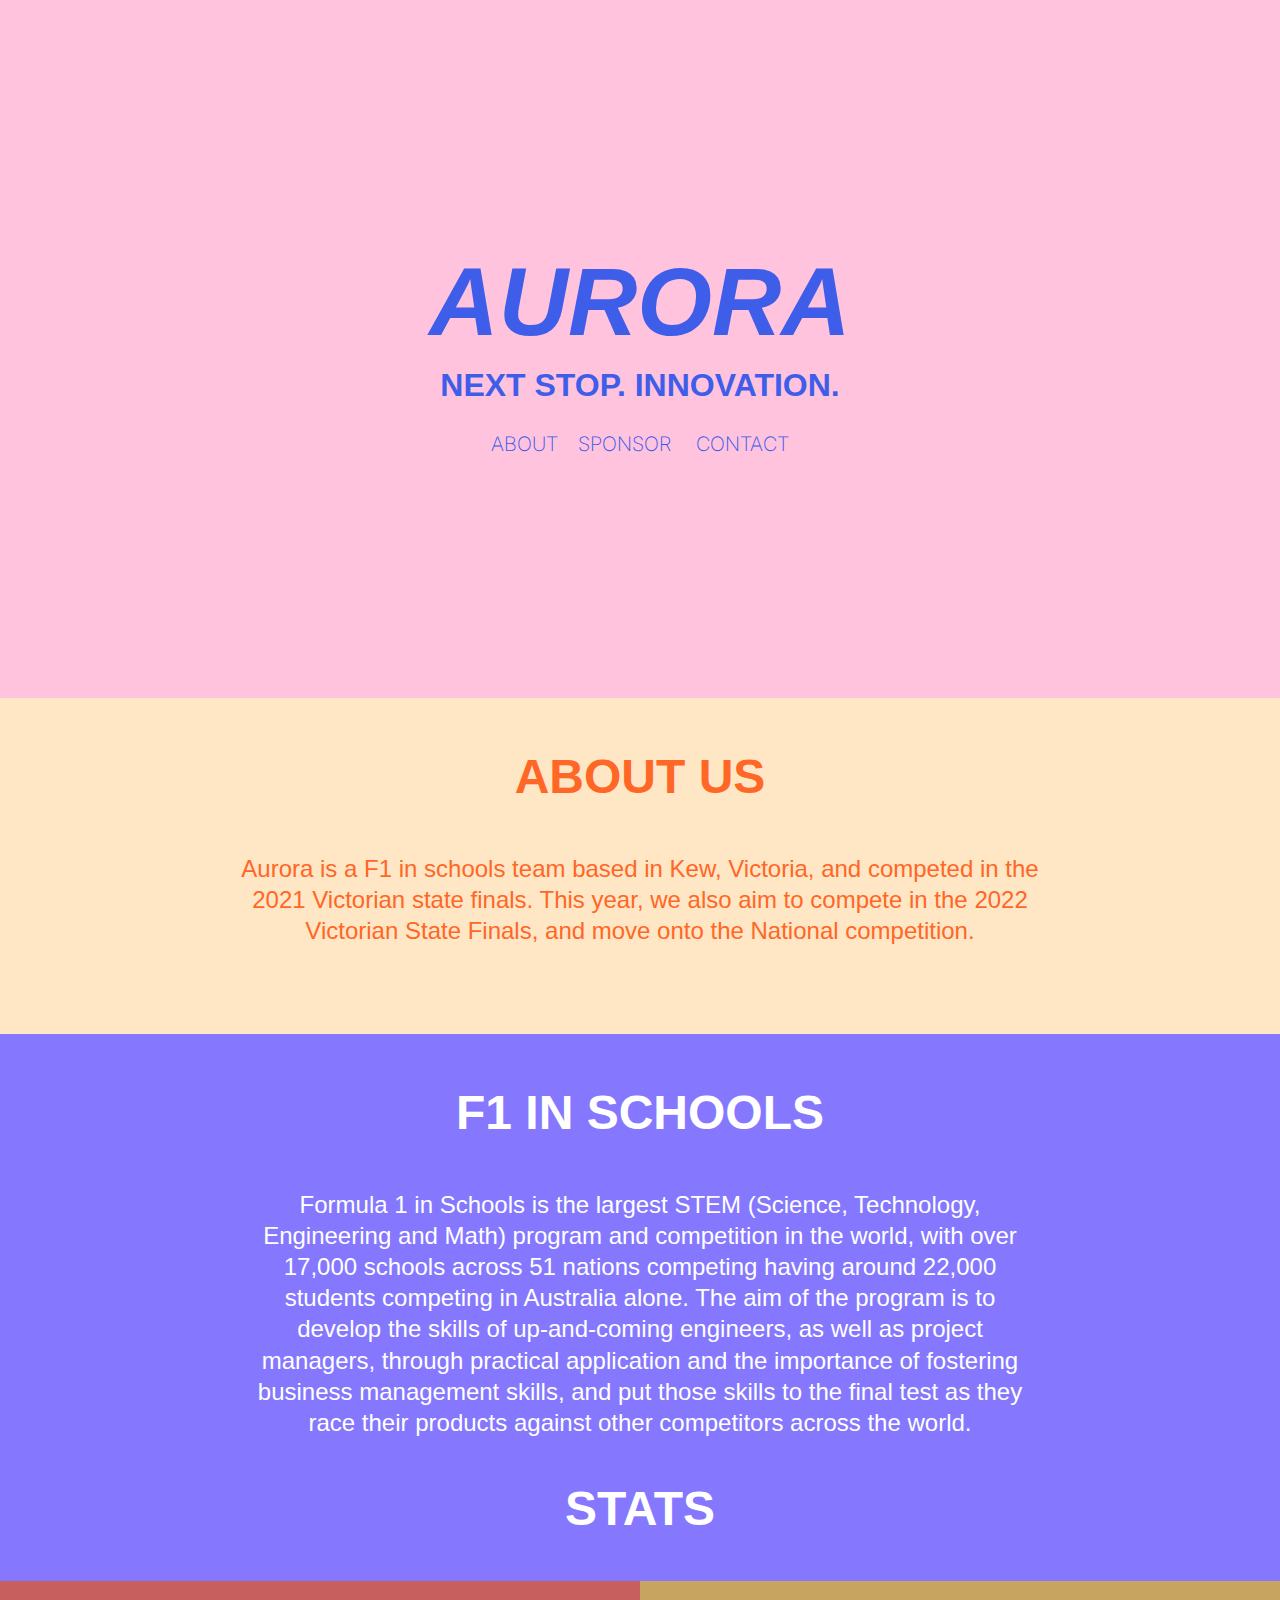
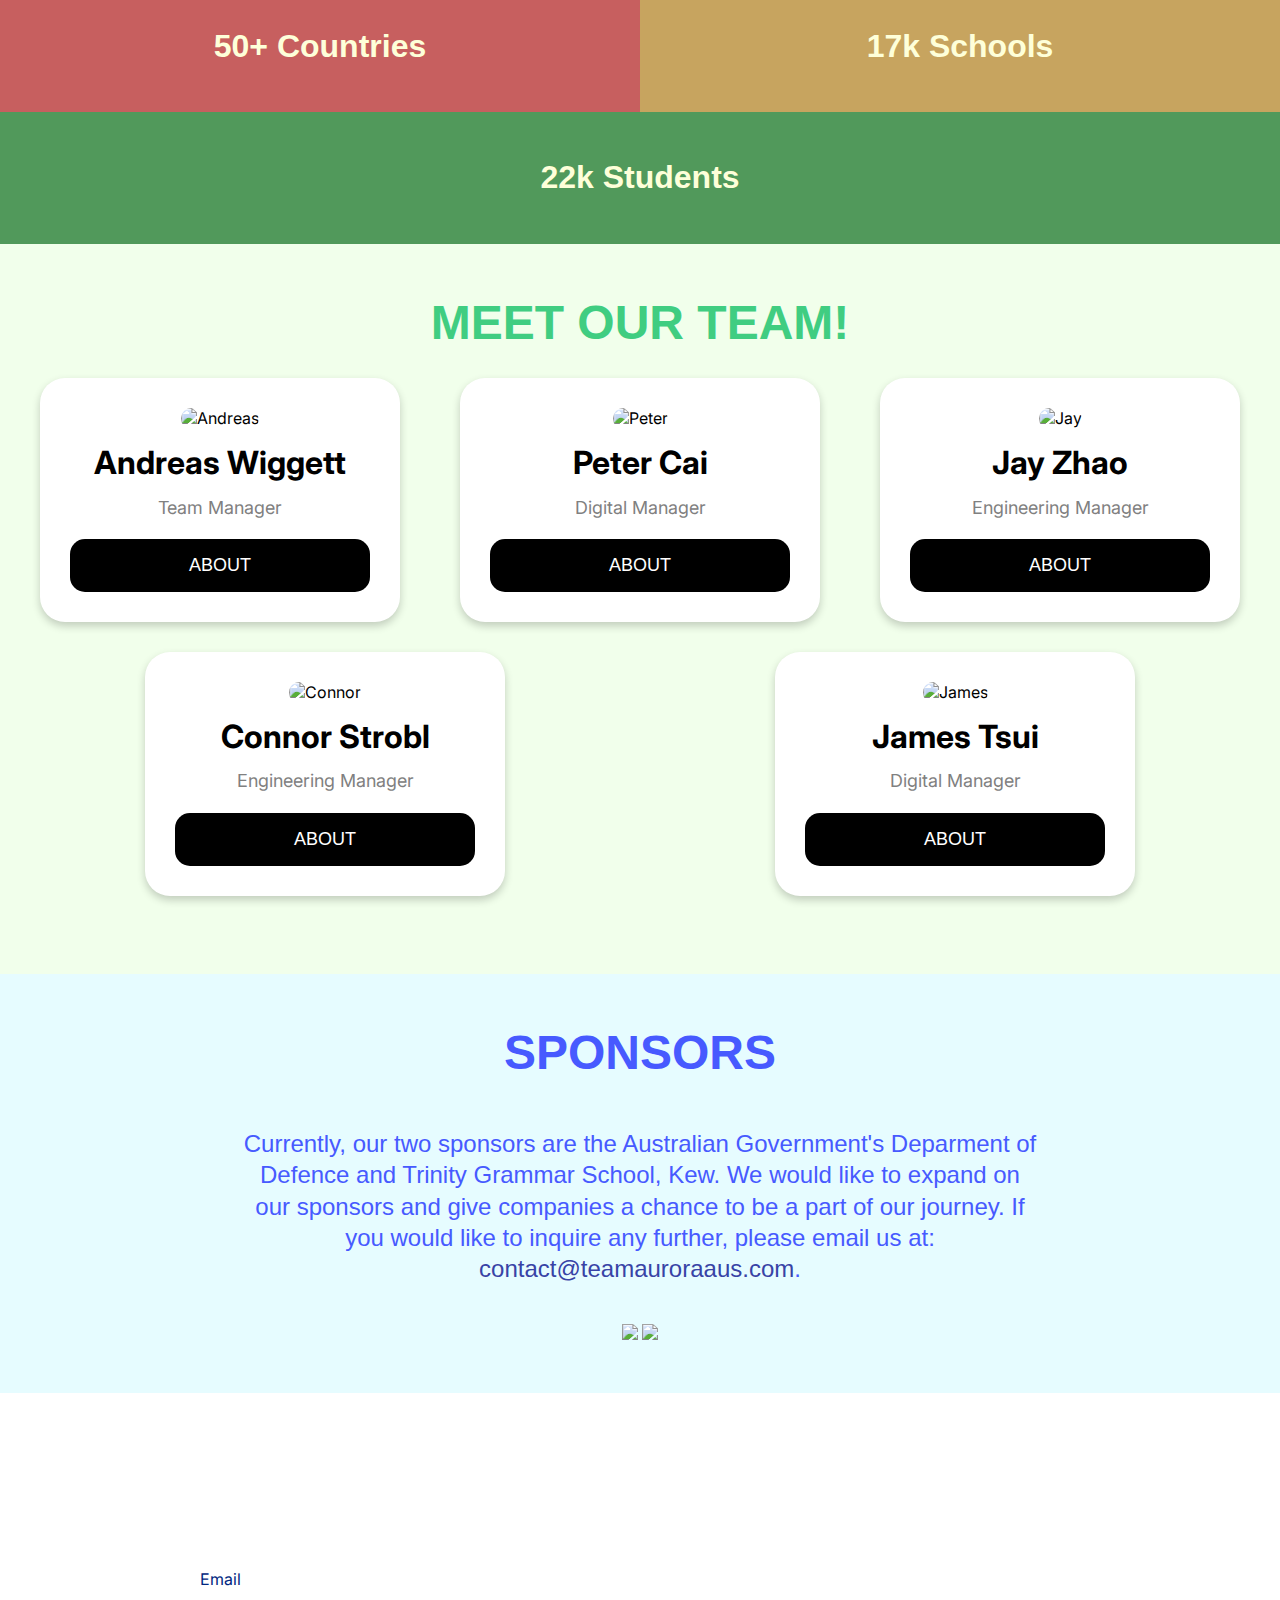
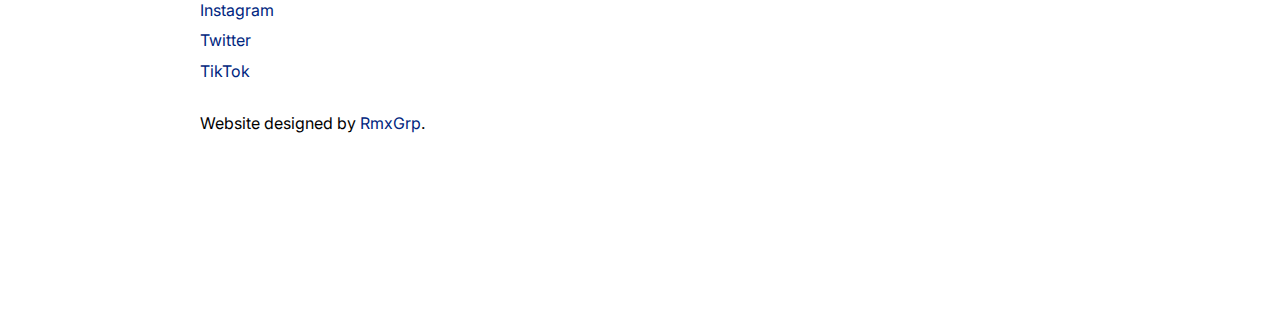
==== index.html @ 3c17ff34 "🗼🕤 Updated with Glitch" ====
<!DOCTYPE html>
<html class="css-selector" lang="en">
  <head>
    <meta charset="UTF-8" />
    <meta http-equiv="X-UA-Compatible" content="IE=edge" />
    <meta name="viewport" content="width=device-width, initial-scale=1.0" />
    <title>Next Stop: Innovation | Aurora F1 In Schools</title>
    <link rel="preconnect" href="https://fonts.googleapis.com" />
    <link rel="preconnect" href="https://fonts.gstatic.com" crossorigin />
    <link
      href="https://fonts.googleapis.com/css2?family=Inter:wght@100;200;300;400;500;600;700;800;900&family=Open+Sans:ital,wght@0,300;0,400;0,500;0,600;0,700;0,800;1,300;1,400;1,500;1,600;1,700;1,800&family=Poppins:ital,wght@0,100;0,200;0,300;0,400;0,500;0,600;0,700;0,800;0,900;1,100;1,200;1,300;1,400;1,500;1,600;1,700;1,800;1,900&display=swap"
      rel="stylesheet"
    />
    <link rel="stylesheet" href="./font.css" />
    <link rel="stylesheet" href="./style.css" />
    <script src="/script.js"></script>
    <script src="/scroll.js"></script>
  </head>
  <body>
    <header class="css-selector">
      <h1 class="hero-punch aurora">Aurora</h1>
      <h1 class="aurora sub">
        <span class="sub">NEXT </span><span class="sub">STOP.</span>
        <span class="sub">INNOVATION.</span>
      </h1>
      <br />

      <h2 class="links">
        <a
          href="javascript:document.getElementById('about').scrollIntoView({ behavior: 'smooth', block: 'start' })"
          >ABOUT</a
        ><a
          href="javascript:document.getElementById('sponsor').scrollIntoView({ behavior: 'smooth', block: 'start' })"
          >SPONSOR</a
        >
        <a
          href="javascript:document.querySelector('footer').scrollIntoView({ behavior: 'smooth', block: 'start' })"
          >CONTACT</a
        >
      </h2>
    </header>
    <div class="green-section" id="about">
      <center>
        <h1 class="fat title">ABOUT US</h1>
        <p class="para">
          Aurora is a F1 in schools team based in Kew, Victoria, and competed in
          the 2021 Victorian state finals. This year, we also aim to compete in
          the 2022 Victorian State Finals, and move onto the National
          competition.
        </p>
      </center>
    </div>
    <div class="white-section">
      <center>
        <div class="inner-pads">
        <h1 class="fat title">F1 IN SCHOOLS</h1>
        <p class="para">
          Formula 1 in Schools is the largest STEM (Science, Technology,
          Engineering and Math) program and competition in the world, with over
          17,000 schools across 51 nations competing having around 22,000
          students competing in Australia alone. The aim of the program is to
          develop the skills of up-and-coming engineers, as well as project
          managers, through practical application and the importance of
          fostering business management skills, and put those skills to the
          final test as they race their products against other competitors
          across the world.
        </p>
        <h1 class="fat title">STATS</h1>
        </div>
        <div class="stats">
          <div style="background-color: #c75f5f; color: #feffd9;" class="statcard">
            <h1 class="fat shadow">50+ Countries</h1>
          </div>
          <div style="background-color: #c7a45f; color: #feffd9;" class="statcard">
            <h1 class="fat shadow">17k Schools</h1>
          </div>
          <div style="background-color: #51995b; color: #feffd9;" class="statcard">
            <h1 class="fat shadow">22k Students</h1>
          </div>
        </div>
      </center>
    </div>

    <div class="minty-section">
      <center><h1 class="fat title">MEET OUR TEAM!</h1></center>
      <div class="cards">
        <div class="card">
          <img  draggable="false"
            src="https://cdn.glitch.global/6ac2c59d-f706-4744-843e-8367390d9354/Andreas.webp"
            alt="Andreas"
          />
          <h1>Andreas Wiggett</h1>
          <p class="pfp-name">Team Manager</p>
          <button class="fat" onclick="popup('andreas')">ABOUT</button>
        </div>
        <div class="card">
          <img  draggable="false"
            src="https://cdn.glitch.global/6ac2c59d-f706-4744-843e-8367390d9354/Peter.webp"
            alt="Peter"
          />
          <h1>Peter Cai</h1>
          <p class="pfp-name">Digital Manager</p>
          <button class="fat" onclick="popup('peter')">ABOUT</button>
        </div>

        <div class="card">
          <img  draggable="false"
            src="https://cdn.glitch.global/6ac2c59d-f706-4744-843e-8367390d9354/Jay.webp"
            alt="Jay"
          />
          <h1>Jay Zhao</h1>
          <p class="pfp-name">Engineering Manager</p>
          <button class="fat" onclick="popup('jay')">ABOUT</button>
        </div>

        <div class="card">
          <img  draggable="false"
            src="https://cdn.glitch.global/6ac2c59d-f706-4744-843e-8367390d9354/Connor.webp"
            alt="Connor"
          />
          <h1>Connor Strobl</h1>
          <p class="pfp-name">Engineering Manager</p>
          <button class="fat" onclick="popup('connor')">ABOUT</button>
        </div>

        <div class="card">
          <img  draggable="false"
            src="https://cdn.glitch.global/6ac2c59d-f706-4744-843e-8367390d9354/Jimmy.webp"
            alt="James"
          />
          <h1>James Tsui</h1>
          <p class="pfp-name">Digital Manager</p>
          <button class="fat" onclick="popup('james')">ABOUT</button>
        </div>
      </div>
    </div>
    <div class="grey-section" id="sponsor">
      <center>
        <h1 class="fat title">SPONSORS</h1>
        <p class="para">
          Currently, our two sponsors are the Australian Government's Deparment
          of Defence and Trinity Grammar School, Kew. We would like to expand on
          our sponsors and give companies a chance to be a part of our journey.
          If you would like to inquire any further, please email us at: <br /><a
            href="mailto:contact@teamauroraaus.com"
            >contact@teamauroraaus.com</a
          >.
        </p>
        <img
             draggable="false"
          src="https://cdn.glitch.global/6ac2c59d-f706-4744-843e-8367390d9354/tgslogo.png?v=1648982137104"
          width="300px"
        />
        <img  draggable="false"
          src="https://cdn.glitch.global/6ac2c59d-f706-4744-843e-8367390d9354/deoifjw.webp?v=1648982312966"
          width="300px"
        />
      </center>
    </div>
    <footer>
      <ul>
        <li><a href="mailto:contact@teamauroraaus.com">Email</a></li>
        <li>
          <a href="https://instagram.com/teamauroraaus" target="_blank"
            >Instagram</a
          >
        </li>
        <li>
          <a href="https://twitter.com/TeamAuroraAus" target="_blank"
            >Twitter</a
          >
        </li>
        <li>
          <a href="https://www.tiktok.com/@teamauroraaus" target="_blank"
            >TikTok</a
          >
        </li>
        <br />
        <li>Website designed by <a href="https://rmxgrp.dev">RmxGrp</a>.</li>
      </ul>
    </footer>
    <div id="popup" style="display: none">
      <a id="close" href="javascript:closePopup()">✖</a>
      <div class="cont"></div>
    </div>
  </body>
</html>
---- font.css ----
@font-face {
  font-family: "Replica";
  font-style: normal;
  font-weight: 100;
  src: url("https://cdn.glitch.global/6ac2c59d-f706-4744-843e-8367390d9354/GreycliffCF-Bold.otf?v=1648768714551")
    format("woff");
}
@font-face {
  font-family: "Fat";
  font-style: normal;
  font-weight: 100;
  src: url("https://cdn.glitch.global/6ac2c59d-f706-4744-843e-8367390d9354/SharpGroteskBold25.woff2?v=1648768714769")
    format("woff");
}
---- style.css ----
margin: 0 92*,
*::after,
*::before {
  -webkit-box-sizing: border-box;
  box-sizing: border-box;
}

::-moz-selection {
  color: white;
  background: #4b4fea;
}

::selection {
  color: white;
  background: #4b4fea;
}

* {
  font-family: "Inter", sans-serif;
}

html {
  background-color: black;
}

body {
  line-height: 1.3;
  font-size: 100%;
  height: 100%;
  overflow: none;
  font-family: "Inter", sans-serif;
}

body,
h1,
h2,
h3,
p {
  margin: 0;
  padding: 0;
}

img {
  -moz-user-select: none;
  -webkit-user-select: none;
  -ms-user-select: none;
  user-select: none;
}

header {
  color: black;
  background-color: #ffc3de;
  background-attachment: fixed;
  background-position: center;
  background-repeat: no-repeat;
  background-size: cover;
  font-family: "Inter", sans-serif;
  -webkit-box-pack: center;
  -ms-flex-pack: center;
  justify-content: center;
  text-align: center;
  -webkit-box-align: center;
  -ms-flex-align: center;
  align-items: center;
  padding: 15rem 0;
  transition: 300ms;
}

header .aurora {
  background-color: #ffc3de;
  color: #3e5eea;
  /*background-image: linear-gradient(315deg, #8934eb 0%, #3458eb 74%);
  -webkit-background-clip: text;
  background-clip: text;
  -webkit-text-fill-color: transparent;*/
  font-family: "Fat", sans-serif;
}

header .links a,
header .links a:visited,
header .links a:active {
  margin: 0 0.625rem;
  font-size: 1.25rem;
  text-decoration: none;
  color: #3458eb;
  font-weight: 200;
  -webkit-transition: 300ms;
  transition: 300ms;
  cursor: pointer;
  text-transform: uppercase;
}

header .links a:hover {
  font-weight: 1000;
  color: #3458eb;
  border-bottom: 3px solid #3458eb;
}

@media screen and (max-width: 540px) {
  header .hero-punch {
    font-size: 4rem;
  }
  header h1 {
    font-size: 1.5rem;
  }
  header .links a {
    font-size: 1rem;
  }
  header {
    padding: 20rem 0;
  }
  footer {
    padding: 10rem 3rem;
  }
}

@media screen and (max-width: 630px) {
  footer {
    padding: 5rem 3rem !important;
  }
}

.hero-punch {
  font-size: 6rem;
  font-family: "Fat", sans-serif !important;
  font-style: italic;
  text-transform: uppercase;
}

.sub {
  font-family: "Replica", sans-serif !important;
}

.fat {
  font-family: "Fat", sans-serif !important;
}

.cards {
  display: flex;
  flex-wrap: wrap;
}

.card h1 {
  margin: 12px 0;
}

.card {
  border-radius: 25px;
  padding: 30px !important;
  flex: 100%;
  text-align: left;
  align-items: left;
  justify-content: left;
  box-shadow: 0 4px 8px 0 rgba(0, 0, 0, 0.2);
  max-width: 300px;
  margin: auto;
  text-align: center;
  background-color: white;
  color: black !important;
  font-family: "Replica", sans-serif;
  margin-bottom: 30px;
}

@media (min-width: 1300px) {
  .card {
    flex: 30%;
  }
}

.card img {
  width: 100%;
  border-radius: 15px;
}

/*.css-selector {
    background: linear-gradient(338deg, #924be4, #7092d7);
    background-size: 400% 400%;

    -webkit-animation: AnimationName 27s ease infinite;
    -moz-animation: AnimationName 27s ease infinite;
    -o-animation: AnimationName 27s ease infinite;
    animation: AnimationName 27s ease infinite;
}

@-webkit-keyframes AnimationName {
    0%{background-position:0% 77%}
    50%{background-position:100% 24%}
    100%{background-position:0% 77%}
}
@-moz-keyframes AnimationName {
    0%{background-position:0% 77%}
    50%{background-position:100% 24%}
    100%{background-position:0% 77%}
}
@-o-keyframes AnimationName {
    0%{background-position:0% 77%}
    50%{background-position:100% 24%}
    100%{background-position:0% 77%}
}
@keyframes AnimationName {
    0%{background-position:0% 77%}
    50%{background-position:100% 24%}
    100%{background-position:0% 77%}
}*/

.green-section {
  background-color: #ffe6c4;
  color: #ff6726 !important;
  padding: 3rem 0.625rem;
}

.grey-section {
  background-color: #e6fcff;
  color: #475aff !important;
  padding: 3rem 0.625rem;
}

.white-section {
  background-color: #8578ff;
  color: #ffffff !important;
  padding: 0;
}

.inner-pads {
    padding: 3rem 0.625rem 0 0.625rem;
}

.minty-section {
  background-color: #f1ffeb;
  color: #40cd81 !important;
  padding: 3rem 0.625rem;
}

.title {
  font-size: 3rem;
  margin-bottom: 1.5rem;
}

.para {
  font-size: 1.5rem;
  font-family: "Replica", sans-serif;
  max-width: 800px;
  margin: 20px auto;
  padding: 1.25rem;
}

.para a {
  font-size: 1.5rem;
  font-family: "Replica", sans-serif;
  color: #3843a6;
  text-decoration: none;
  position: relative;
}

.para a::before {
  content: "";
  position: absolute;
  bottom: 0;
  left: 0;
  right: 0;
  height: 3px;
  background-color: #3843a6;
  transform-origin: bottom right;
  transform: scaleX(0);
  transition: transform 0.5s ease;
}

.para a:hover::before {
  transform-origin: bottom left;
  transform: scaleX(1);
}

.pfp-name {
  color: grey;
  font-size: 18px;
  margin-bottom: 20px;
}

button {
  border: none;
  outline: 0;
  display: inline-block;
  padding: 16px 8px;
  border-radius: 15px;
  color: white;
  background-color: #000000;
  text-align: center;
  cursor: pointer;
  width: 100%;
  font-size: 18px;
  transition: 300ms;
}

.a {
  text-decoration: none;
  font-size: 22px;
  color: black;
}

button:hover,
.a:hover {
  opacity: 0.8;
}

#popup {
  color: black;
  border-radius: 20px;
  background-color: white;
  position: fixed;
  left: 30px;
  right: 30px;
  top: 30px;
  bottom: 30px;
  padding: 30px;
  box-shadow: 6px 6px 30px 0px rgb(0 0 0 / 25%);
  -webkit-box-shadow: 6px 6px 30px 0px rgb(0 0 0 / 25%);
  -moz-box-shadow: 6px 6px 30px 0px rgba(0, 0, 0, 0.25);
}

.cont {
  min-width: 250px;
  text-align: center;
  position: absolute;
  left: 50%;
  top: 50%;
  transform: translate(-50%, -50%);
}

.cont img {
  width: 150px;
  border-radius: 100%;
}

@media (max-width: 500px) {
  .cont img {
    display: none;
  }
}

#close {
  text-align: center;
  text-decoration: none;
  position: absolute;
  top: 20px;
  left: 20px;
  color: black;
  transition: 100ms;
}

#close:hover {
  color: #ff5f57;
}

#popup .title {
  margin: 10px 0;
}

footer {
  padding: 10rem 10rem;
  background-color: white;
  transition: 100ms;
}

footer li {
  list-style-type: none;
  margin-bottom: 10px;
}

.stats {
  display: flex;
  flex-wrap: wrap;
  margin-top: 40px;
}
.statcard {
  padding: 45px 40px !important;
  flex: 100%;
  /*border-radius: 18px;*/
  color: black;
  /*margin: 20px;
  box-shadow: 0 4px 8px 0 rgba(0, 0, 0, 0.2);*/
  text-align: center;
  background-color: white;
}
@media (min-width: 700px) {
  .statcard {
    flex: 40%;
  }
}
@media (min-width: 1300px) {
  .statcard {
    flex: 20%;
  }
}

.noscroll {
  overflow-y: hidden;
}

footer a {
  color: #002680;
  text-decoration: none;
  position: relative;
}

footer a::before {
  content: "";
  position: absolute;
  bottom: 0;
  left: 0;
  right: 0;
  height: 1.5px;
  background-color: #002680;
  transform-origin: bottom right;
  transform: scaleX(0);
  transition: transform 0.5s ease;
}

footer a:hover::before {
  transform-origin: bottom left;
  transform: scaleX(1);
}

::-webkit-scrollbar {
  width: 10px;
}
::-webkit-scrollbar-track {
  background-color: #d6d7ff;
}
::-webkit-scrollbar-thumb {
  background-color: #4b4fea;
}
::-webkit-scrollbar-thumb:hover {
  background: #464acf;
}
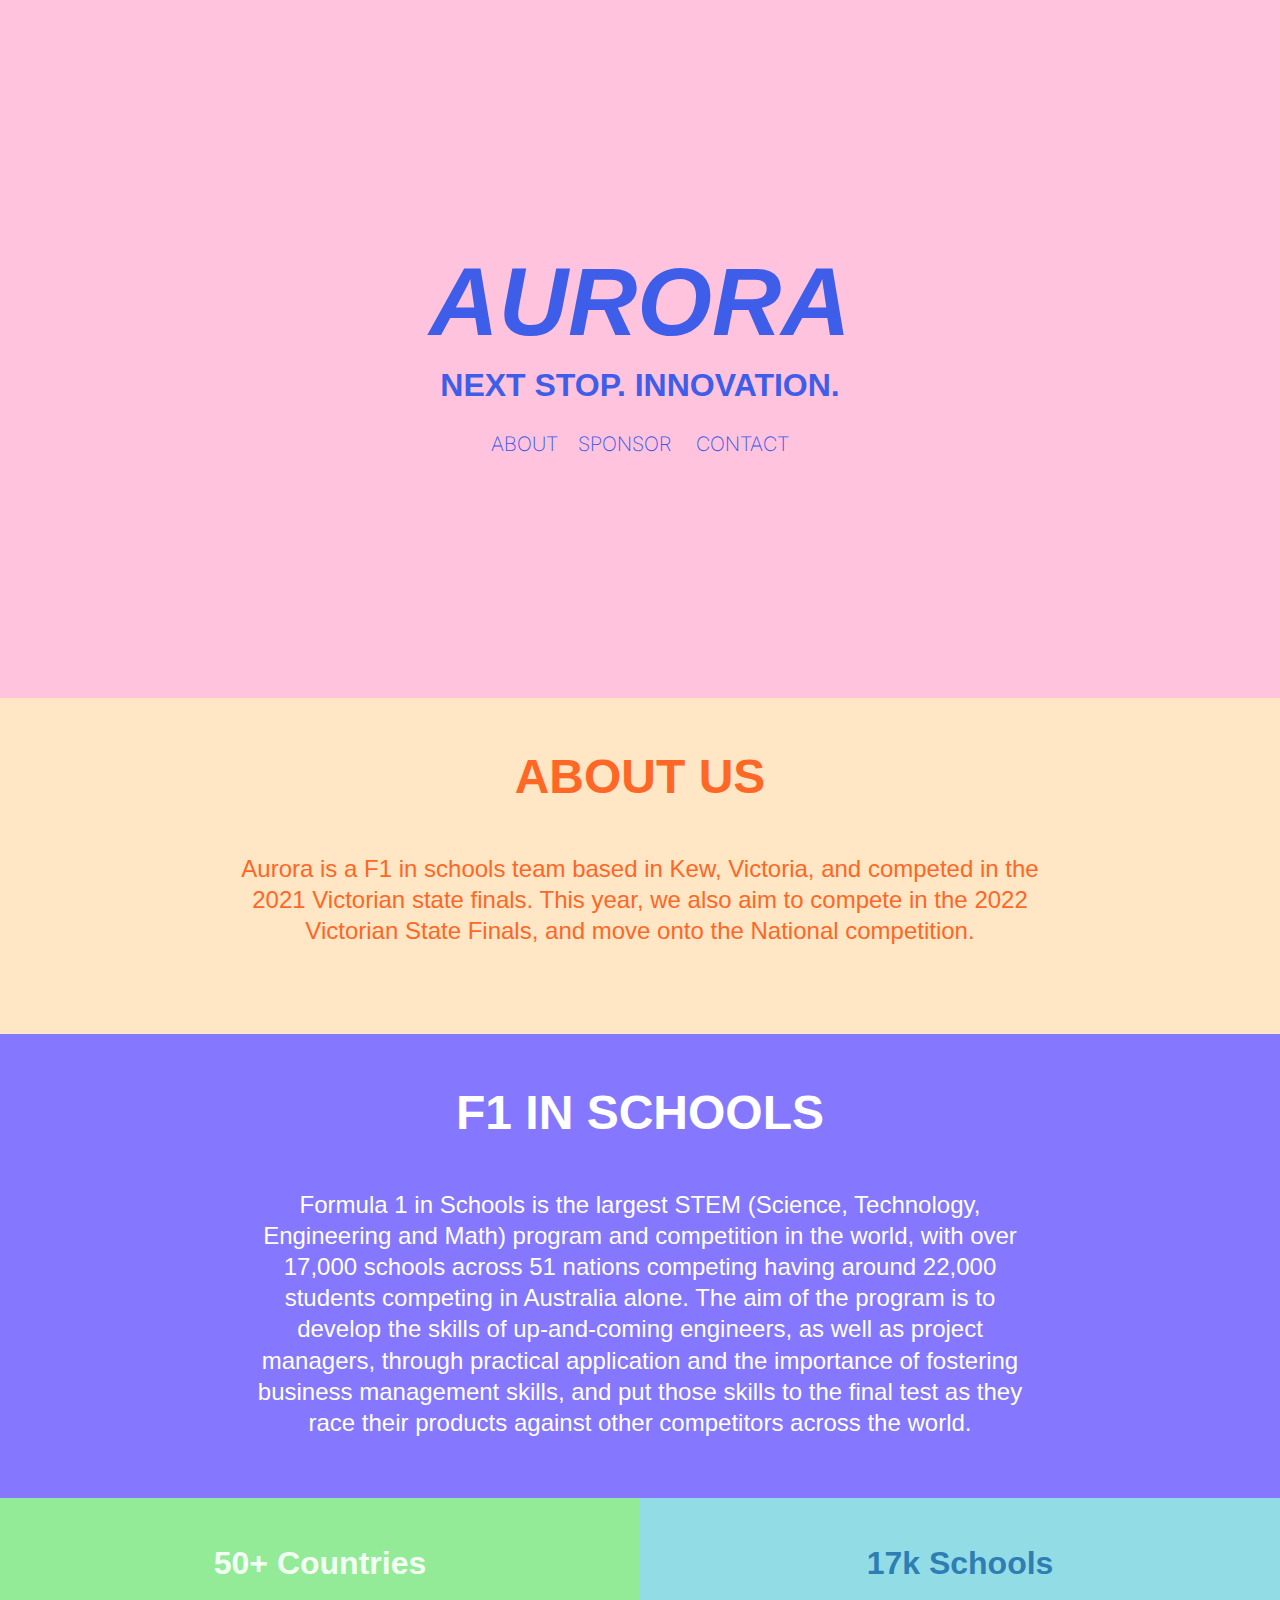
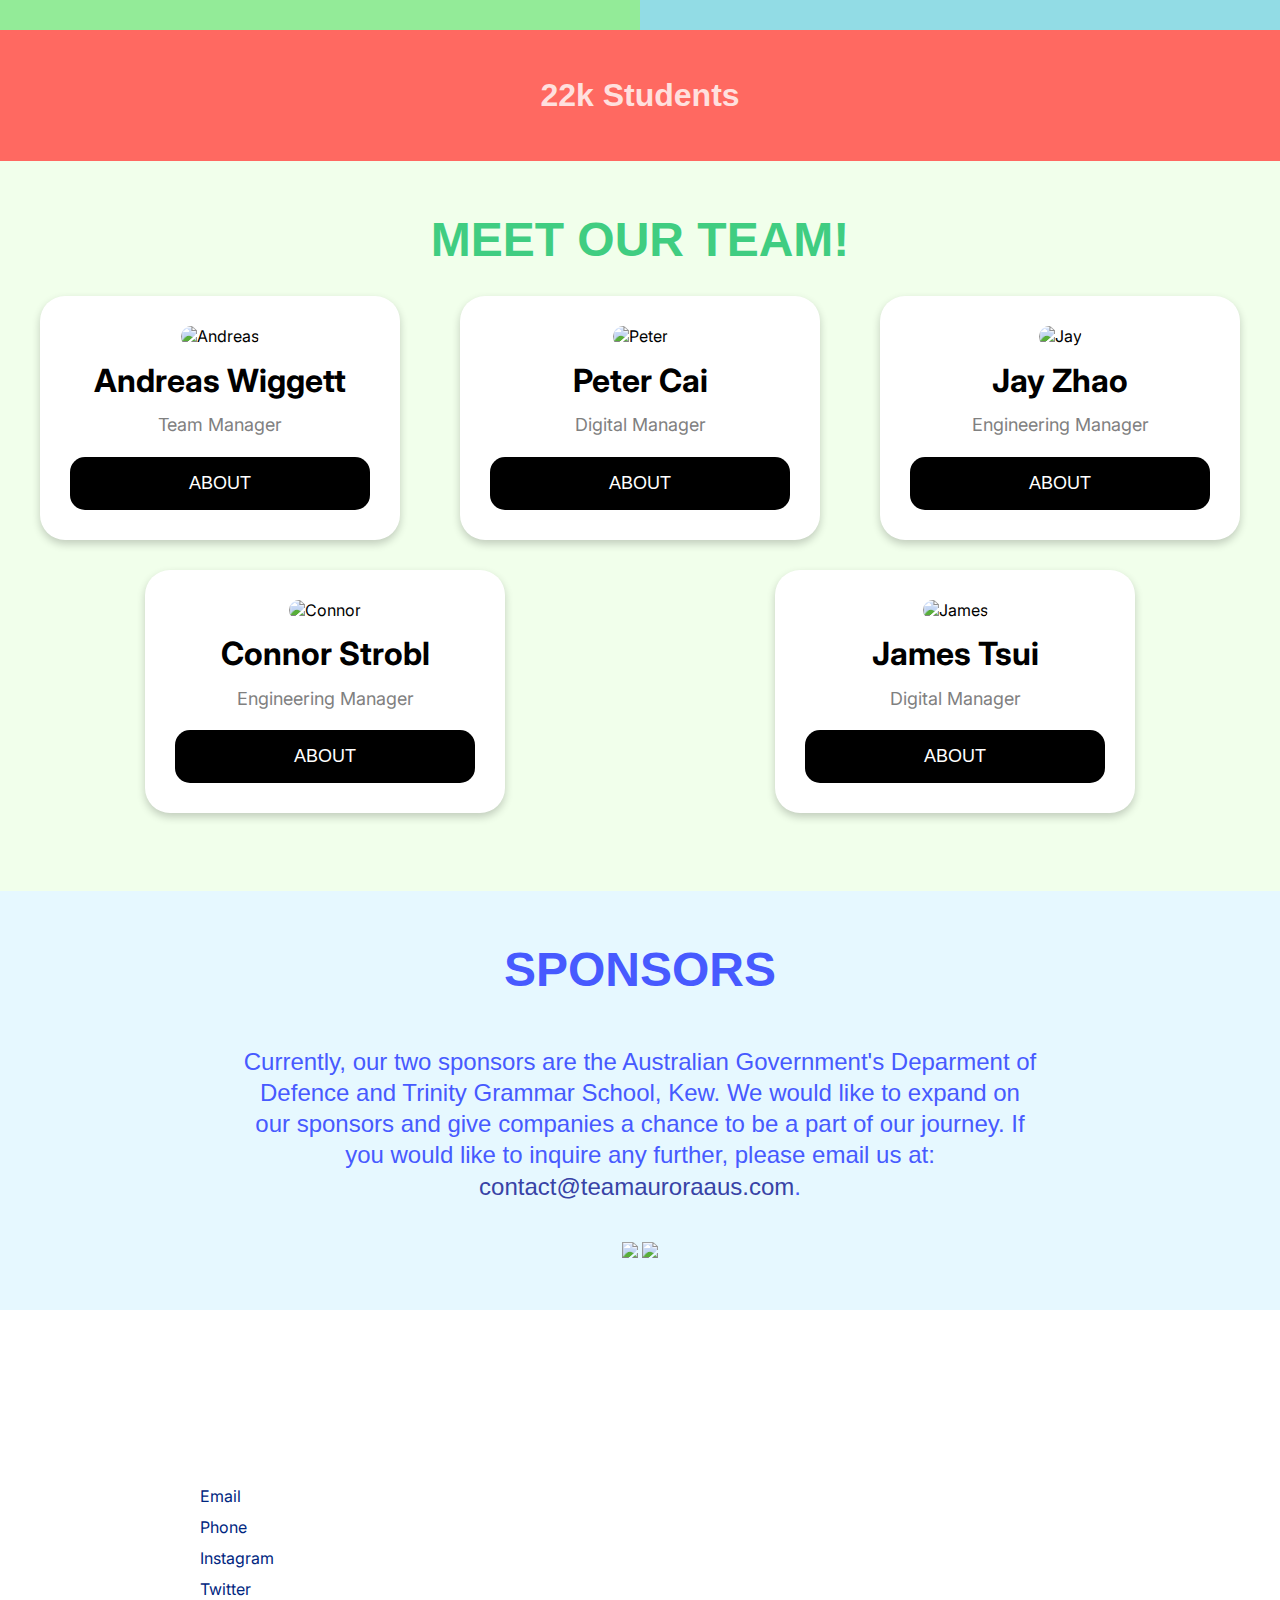
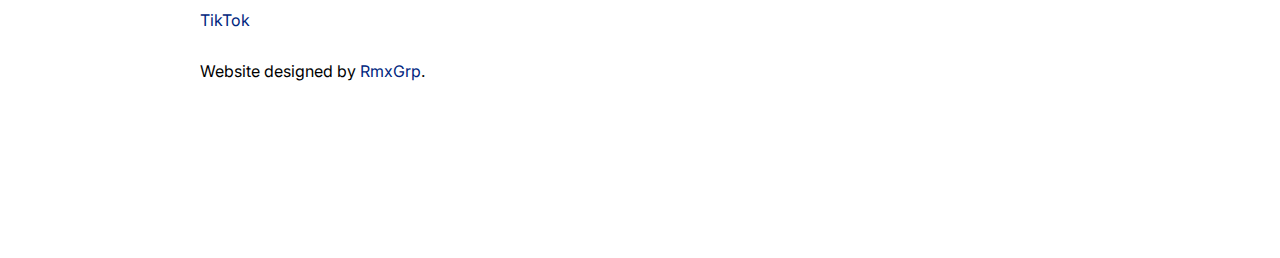
==== commit d40a6a20: "♟️♦️ Updated with Glitch" ====
--- a/index.html
+++ b/index.html
@@ -4,7 +4,8 @@
     <meta charset="UTF-8" />
     <meta http-equiv="X-UA-Compatible" content="IE=edge" />
     <meta name="viewport" content="width=device-width, initial-scale=1.0" />
-    <title>Next Stop: Innovation | Aurora F1 In Schools</title>
+    <title>Next Stop: Innovation | Aurora F1</title>
+    <meta name="theme-color" content="#ffc3de">
     <link rel="preconnect" href="https://fonts.googleapis.com" />
     <link rel="preconnect" href="https://fonts.gstatic.com" crossorigin />
     <link
@@ -24,7 +25,6 @@
         <span class="sub">INNOVATION.</span>
       </h1>
       <br />
-
       <h2 class="links">
         <a
           href="javascript:document.getElementById('about').scrollIntoView({ behavior: 'smooth', block: 'start' })"
@@ -39,7 +39,7 @@
         >
       </h2>
     </header>
-    <div class="green-section" id="about">
+    <div class="orange-section" id="about">
       <center>
         <h1 class="fat title">ABOUT US</h1>
         <p class="para">
@@ -50,42 +50,51 @@
         </p>
       </center>
     </div>
-    <div class="white-section">
+    <div class="purple-section">
       <center>
         <div class="inner-pads">
-        <h1 class="fat title">F1 IN SCHOOLS</h1>
-        <p class="para">
-          Formula 1 in Schools is the largest STEM (Science, Technology,
-          Engineering and Math) program and competition in the world, with over
-          17,000 schools across 51 nations competing having around 22,000
-          students competing in Australia alone. The aim of the program is to
-          develop the skills of up-and-coming engineers, as well as project
-          managers, through practical application and the importance of
-          fostering business management skills, and put those skills to the
-          final test as they race their products against other competitors
-          across the world.
-        </p>
-        <h1 class="fat title">STATS</h1>
+          <h1 class="fat title">F1 IN SCHOOLS</h1>
+          <p class="para">
+            Formula 1 in Schools is the largest STEM (Science, Technology,
+            Engineering and Math) program and competition in the world, with
+            over 17,000 schools across 51 nations competing having around 22,000
+            students competing in Australia alone. The aim of the program is to
+            develop the skills of up-and-coming engineers, as well as project
+            managers, through practical application and the importance of
+            fostering business management skills, and put those skills to the
+            final test as they race their products against other competitors
+            across the world.
+          </p>
+          <!--<h1 class="fat title">STATS</h1>-->
         </div>
         <div class="stats">
-          <div style="background-color: #c75f5f; color: #feffd9;" class="statcard">
+          <div
+            style="background-color: #93eb98; color: #F3FFF4"
+            class="statcard"
+          >
             <h1 class="fat shadow">50+ Countries</h1>
           </div>
-          <div style="background-color: #c7a45f; color: #feffd9;" class="statcard">
+          <div
+            style="background-color: #92DCE5; color: #2E7EB3;"
+            class="statcard"
+          >
             <h1 class="fat shadow">17k Schools</h1>
           </div>
-          <div style="background-color: #51995b; color: #feffd9;" class="statcard">
+          <div
+            style="background-color: #ff6961; color: #FFE0DE;"
+            class="statcard"
+          >
             <h1 class="fat shadow">22k Students</h1>
           </div>
         </div>
       </center>
     </div>
-
     <div class="minty-section">
       <center><h1 class="fat title">MEET OUR TEAM!</h1></center>
       <div class="cards">
         <div class="card">
-          <img  draggable="false"
+          <img
+            draggable="false"
             src="https://cdn.glitch.global/6ac2c59d-f706-4744-843e-8367390d9354/Andreas.webp"
             alt="Andreas"
           />
@@ -94,7 +103,8 @@
           <button class="fat" onclick="popup('andreas')">ABOUT</button>
         </div>
         <div class="card">
-          <img  draggable="false"
+          <img
+            draggable="false"
             src="https://cdn.glitch.global/6ac2c59d-f706-4744-843e-8367390d9354/Peter.webp"
             alt="Peter"
           />
@@ -102,9 +112,9 @@
           <p class="pfp-name">Digital Manager</p>
           <button class="fat" onclick="popup('peter')">ABOUT</button>
         </div>
-
-        <div class="card">
-          <img  draggable="false"
+        <div class="card">
+          <img
+            draggable="false"
             src="https://cdn.glitch.global/6ac2c59d-f706-4744-843e-8367390d9354/Jay.webp"
             alt="Jay"
           />
@@ -112,9 +122,9 @@
           <p class="pfp-name">Engineering Manager</p>
           <button class="fat" onclick="popup('jay')">ABOUT</button>
         </div>
-
-        <div class="card">
-          <img  draggable="false"
+        <div class="card">
+          <img
+            draggable="false"
             src="https://cdn.glitch.global/6ac2c59d-f706-4744-843e-8367390d9354/Connor.webp"
             alt="Connor"
           />
@@ -122,9 +132,9 @@
           <p class="pfp-name">Engineering Manager</p>
           <button class="fat" onclick="popup('connor')">ABOUT</button>
         </div>
-
-        <div class="card">
-          <img  draggable="false"
+        <div class="card">
+          <img
+            draggable="false"
             src="https://cdn.glitch.global/6ac2c59d-f706-4744-843e-8367390d9354/Jimmy.webp"
             alt="James"
           />
@@ -134,7 +144,7 @@
         </div>
       </div>
     </div>
-    <div class="grey-section" id="sponsor">
+    <div class="blue-section" id="sponsor">
       <center>
         <h1 class="fat title">SPONSORS</h1>
         <p class="para">
@@ -146,20 +156,26 @@
             >contact@teamauroraaus.com</a
           >.
         </p>
-        <img
-             draggable="false"
-          src="https://cdn.glitch.global/6ac2c59d-f706-4744-843e-8367390d9354/tgslogo.png?v=1648982137104"
-          width="300px"
-        />
-        <img  draggable="false"
-          src="https://cdn.glitch.global/6ac2c59d-f706-4744-843e-8367390d9354/deoifjw.webp?v=1648982312966"
-          width="300px"
-        />
+        <a href="https://www.trinity.vic.edu.au" target="_blank">
+          <img
+            draggable="false"
+            src="https://cdn.glitch.global/6ac2c59d-f706-4744-843e-8367390d9354/tgslogo.png?v=1648982137104"
+            width="300px"
+          />
+        </a>
+        <a href="https://www.defence.gov.au" target="_blank">
+          <img
+            draggable="false"
+            src="https://cdn.glitch.global/6ac2c59d-f706-4744-843e-8367390d9354/deoifjw.webp?v=1648982312966"
+            width="300px"
+          />
+        </a>
       </center>
     </div>
     <footer>
       <ul>
         <li><a href="mailto:contact@teamauroraaus.com">Email</a></li>
+        <li><a href="tel:0421-862-435">Phone</a></li>
         <li>
           <a href="https://instagram.com/teamauroraaus" target="_blank"
             >Instagram</a
@@ -176,10 +192,11 @@
           >
         </li>
         <br />
-        <li>Website designed by <a href="https://rmxgrp.dev">RmxGrp</a>.</li>
+        <li>Website designed by <a href="https://rmxgrp.dev" target="_blank">RmxGrp</a>.</li>
       </ul>
     </footer>
-    <div id="popup" style="display: none">
+    <div id="background" style="display: none;" onclick="closePopup()"></div>
+    <div id="popup" style="display: none;">
       <a id="close" href="javascript:closePopup()">✖</a>
       <div class="cont"></div>
     </div>
--- a/style.css
+++ b/style.css
@@ -1,3 +1,5 @@
+/* Main stuff */
+
 margin: 0 92*,
 *::after,
 *::before {
@@ -5,22 +7,12 @@
   box-sizing: border-box;
 }
 
-::-moz-selection {
-  color: white;
-  background: #4b4fea;
-}
-
-::selection {
-  color: white;
-  background: #4b4fea;
-}
-
 * {
   font-family: "Inter", sans-serif;
 }
 
 html {
-  background-color: black;
+  background-color: #ffc3de;
 }
 
 body {
@@ -31,21 +23,7 @@
   font-family: "Inter", sans-serif;
 }
 
-body,
-h1,
-h2,
-h3,
-p {
-  margin: 0;
-  padding: 0;
-}
-
-img {
-  -moz-user-select: none;
-  -webkit-user-select: none;
-  -ms-user-select: none;
-  user-select: none;
-}
+/* Header */
 
 header {
   color: black;
@@ -81,7 +59,6 @@
 header .links a:active {
   margin: 0 0.625rem;
   font-size: 1.25rem;
-  text-decoration: none;
   color: #3458eb;
   font-weight: 200;
   -webkit-transition: 300ms;
@@ -114,12 +91,6 @@
   }
 }
 
-@media screen and (max-width: 630px) {
-  footer {
-    padding: 5rem 3rem !important;
-  }
-}
-
 .hero-punch {
   font-size: 6rem;
   font-family: "Fat", sans-serif !important;
@@ -127,6 +98,8 @@
   text-transform: uppercase;
 }
 
+/* Text classes */
+
 .sub {
   font-family: "Replica", sans-serif !important;
 }
@@ -135,105 +108,63 @@
   font-family: "Fat", sans-serif !important;
 }
 
-.cards {
-  display: flex;
-  flex-wrap: wrap;
-}
-
-.card h1 {
-  margin: 12px 0;
-}
-
-.card {
-  border-radius: 25px;
-  padding: 30px !important;
-  flex: 100%;
-  text-align: left;
-  align-items: left;
-  justify-content: left;
-  box-shadow: 0 4px 8px 0 rgba(0, 0, 0, 0.2);
-  max-width: 300px;
-  margin: auto;
-  text-align: center;
-  background-color: white;
-  color: black !important;
-  font-family: "Replica", sans-serif;
-  margin-bottom: 30px;
-}
-
-@media (min-width: 1300px) {
-  .card {
-    flex: 30%;
-  }
-}
-
-.card img {
-  width: 100%;
-  border-radius: 15px;
-}
-
-/*.css-selector {
-    background: linear-gradient(338deg, #924be4, #7092d7);
-    background-size: 400% 400%;
-
-    -webkit-animation: AnimationName 27s ease infinite;
-    -moz-animation: AnimationName 27s ease infinite;
-    -o-animation: AnimationName 27s ease infinite;
-    animation: AnimationName 27s ease infinite;
-}
-
-@-webkit-keyframes AnimationName {
-    0%{background-position:0% 77%}
-    50%{background-position:100% 24%}
-    100%{background-position:0% 77%}
-}
-@-moz-keyframes AnimationName {
-    0%{background-position:0% 77%}
-    50%{background-position:100% 24%}
-    100%{background-position:0% 77%}
-}
-@-o-keyframes AnimationName {
-    0%{background-position:0% 77%}
-    50%{background-position:100% 24%}
-    100%{background-position:0% 77%}
-}
-@keyframes AnimationName {
-    0%{background-position:0% 77%}
-    50%{background-position:100% 24%}
-    100%{background-position:0% 77%}
-}*/
-
-.green-section {
+.title {
+  font-size: 3rem;
+  margin-bottom: 1.5rem;
+}
+
+body,
+h1,
+h2,
+h3,
+p {
+  margin: 0;
+  padding: 0;
+}
+
+a {
+  text-decoration: none;
+}
+
+/* Stop image select */
+
+img {
+  -moz-user-select: none;
+  -webkit-user-select: none;
+  -ms-user-select: none;
+  user-select: none;
+}
+
+/* About us section */
+
+.orange-section {
   background-color: #ffe6c4;
   color: #ff6726 !important;
   padding: 3rem 0.625rem;
 }
 
-.grey-section {
-  background-color: #e6fcff;
+/* Sponsors section */
+
+.blue-section {
+  background-color: #e6f8ff;
   color: #475aff !important;
   padding: 3rem 0.625rem;
 }
 
-.white-section {
+/* F1 in schools section */
+
+.purple-section {
   background-color: #8578ff;
-  color: #ffffff !important;
+  color: white !important;
   padding: 0;
 }
 
-.inner-pads {
-    padding: 3rem 0.625rem 0 0.625rem;
-}
+/* Meet our team section */
 
 .minty-section {
   background-color: #f1ffeb;
   color: #40cd81 !important;
   padding: 3rem 0.625rem;
-}
-
-.title {
-  font-size: 3rem;
-  margin-bottom: 1.5rem;
 }
 
 .para {
@@ -248,7 +179,6 @@
   font-size: 1.5rem;
   font-family: "Replica", sans-serif;
   color: #3843a6;
-  text-decoration: none;
   position: relative;
 }
 
@@ -283,7 +213,7 @@
   padding: 16px 8px;
   border-radius: 15px;
   color: white;
-  background-color: #000000;
+  background-color: black;
   text-align: center;
   cursor: pointer;
   width: 100%;
@@ -292,17 +222,69 @@
 }
 
 .a {
-  text-decoration: none;
   font-size: 22px;
+}
+
+button:hover {
   color: black;
-}
-
-button:hover,
-.a:hover {
-  opacity: 0.8;
-}
+  background-color: #f1ffeb;
+  box-shadow: 0 4px 8px 0 rgb(0 0 0 / 20%);
+}
+
+.cards {
+  display: flex;
+  flex-wrap: wrap;
+}
+
+.card h1 {
+  margin: 12px 0;
+}
+
+.card {
+  border-radius: 25px;
+  padding: 30px !important;
+  flex: 100%;
+  text-align: left;
+  align-items: left;
+  justify-content: left;
+  box-shadow: 0 4px 8px 0 rgba(0, 0, 0, 0.2);
+  max-width: 300px;
+  margin: auto;
+  text-align: center;
+  background-color: white;
+  color: black !important;
+  font-family: "Replica", sans-serif;
+  margin-bottom: 30px;
+}
+
+@media (min-width: 1300px) {
+  .card {
+    flex: 30%;
+  }
+}
+
+.card img {
+  width: 100%;
+  border-radius: 15px;
+}
+
+/* Background behind popup*/
+#background {
+  background-color: white;
+  position: fixed;
+  left: 0;
+  right: 0;
+  top: 0;
+  bottom: 0;
+  width: 100%;
+  height: 100%;
+  opacity: .7;
+}
+
+/* Popup */
 
 #popup {
+  z-index: 100;
   color: black;
   border-radius: 20px;
   background-color: white;
@@ -339,7 +321,6 @@
 
 #close {
   text-align: center;
-  text-decoration: none;
   position: absolute;
   top: 20px;
   left: 20px;
@@ -355,15 +336,10 @@
   margin: 10px 0;
 }
 
-footer {
-  padding: 10rem 10rem;
-  background-color: white;
-  transition: 100ms;
-}
-
-footer li {
-  list-style-type: none;
-  margin-bottom: 10px;
+/* Stats section */
+
+.inner-pads {
+  padding: 3rem 0.625rem 0 0.625rem;
 }
 
 .stats {
@@ -371,6 +347,7 @@
   flex-wrap: wrap;
   margin-top: 40px;
 }
+
 .statcard {
   padding: 45px 40px !important;
   flex: 100%;
@@ -392,8 +369,23 @@
   }
 }
 
+/* Class to prevent scrolling */
+
 .noscroll {
   overflow-y: hidden;
+}
+
+/* Footer */
+
+footer {
+  padding: 10rem 10rem;
+  background-color: white;
+  transition: 100ms;
+}
+
+footer li {
+  list-style-type: none;
+  margin-bottom: 10px;
 }
 
 footer a {
@@ -420,15 +412,38 @@
   transform: scaleX(1);
 }
 
+@media screen and (max-width: 630px) {
+  footer {
+    padding: 5rem 3rem !important;
+  }
+}
+
+/* Selection color */
+
+::-moz-selection {
+  color: white;
+  background: #4b4fea;
+}
+
+::selection {
+  color: white;
+  background: #4b4fea;
+}
+
+/* Scrollbar */
+
 ::-webkit-scrollbar {
   width: 10px;
 }
+
 ::-webkit-scrollbar-track {
   background-color: #d6d7ff;
 }
+
 ::-webkit-scrollbar-thumb {
   background-color: #4b4fea;
 }
+
 ::-webkit-scrollbar-thumb:hover {
   background: #464acf;
-}+}
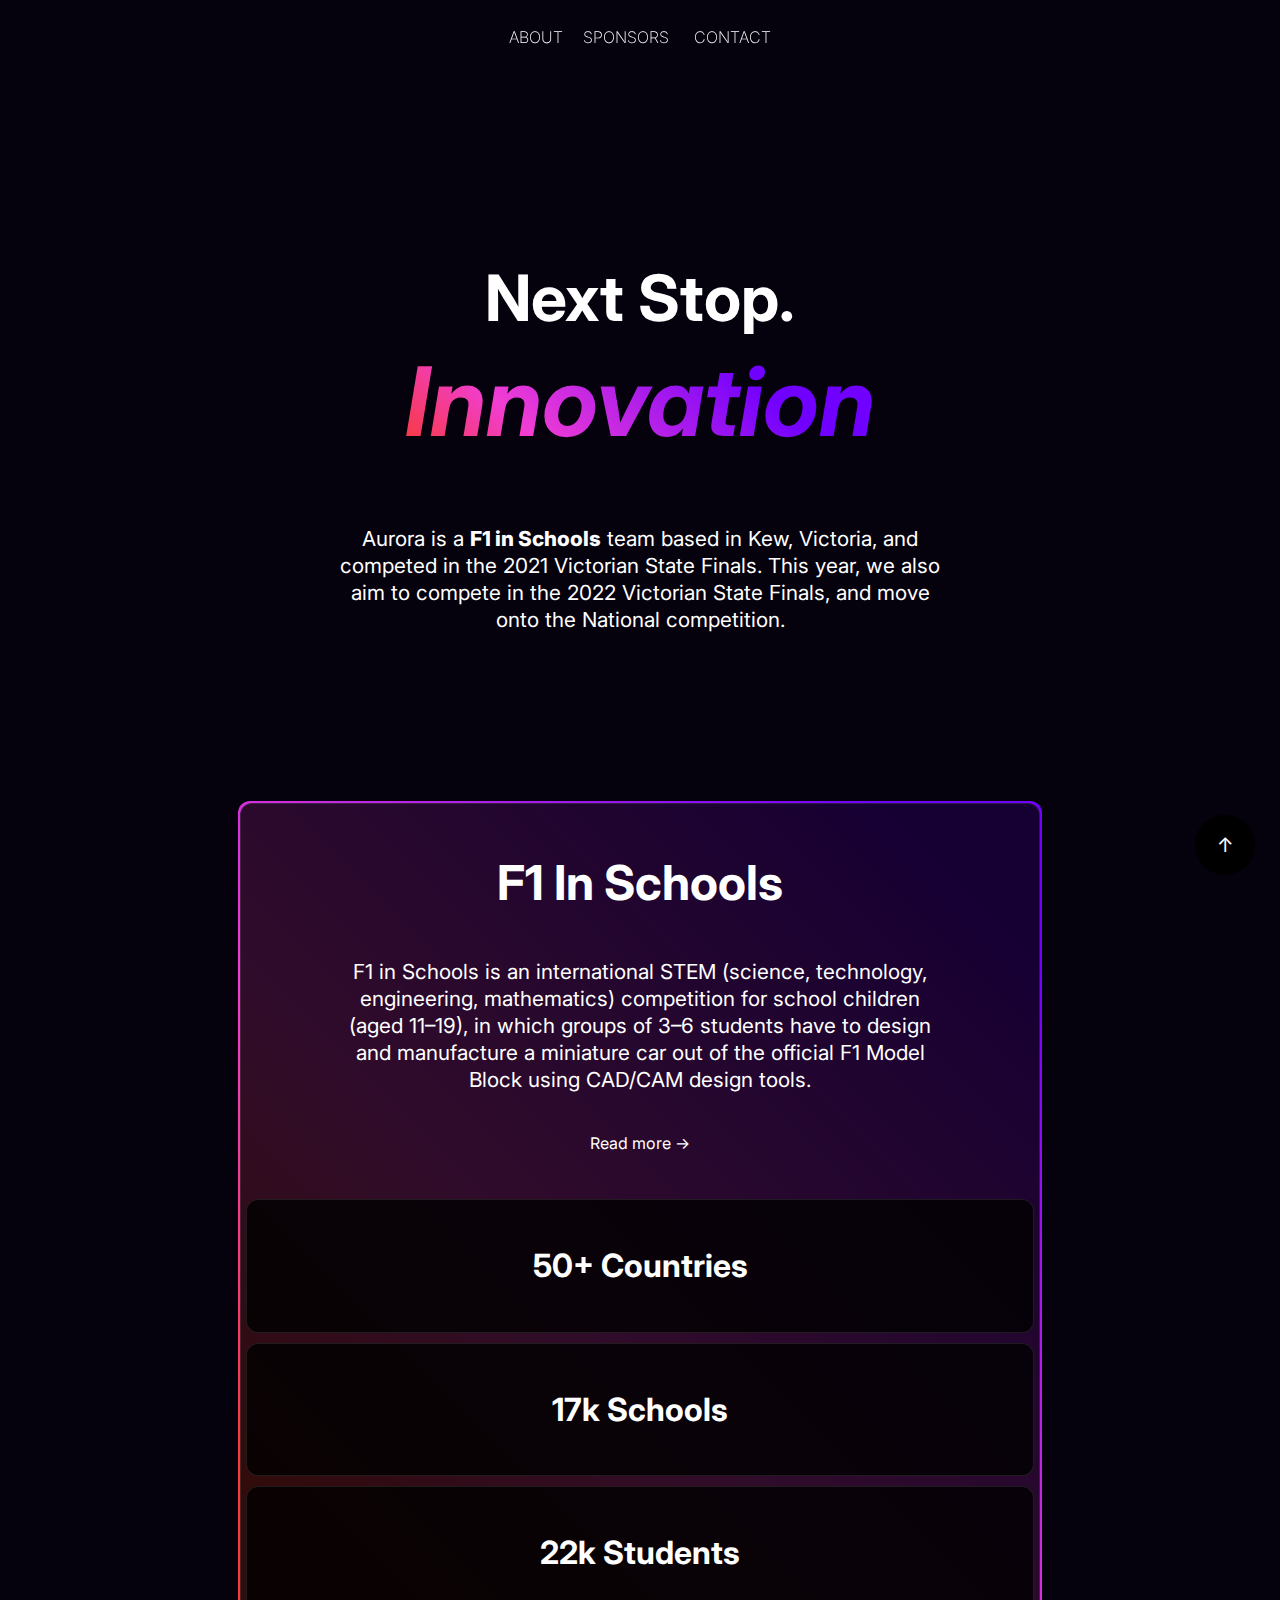
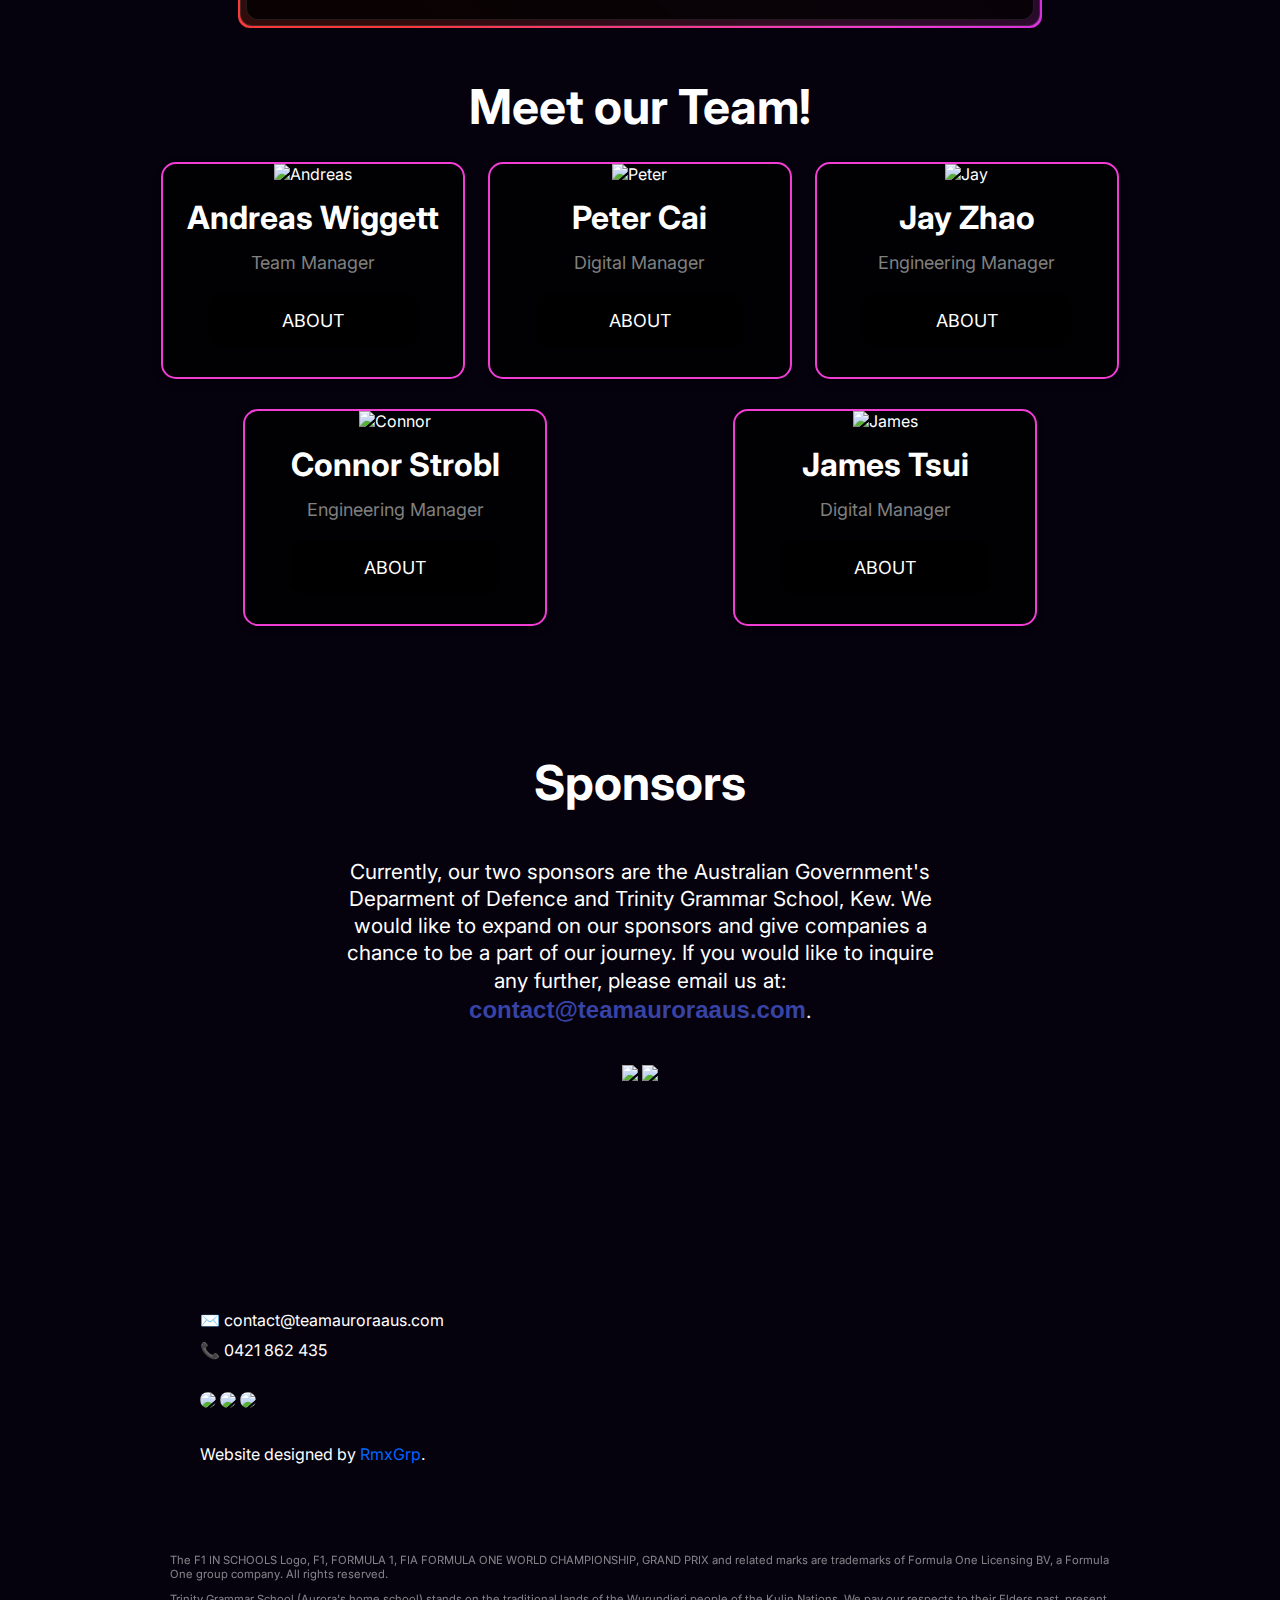
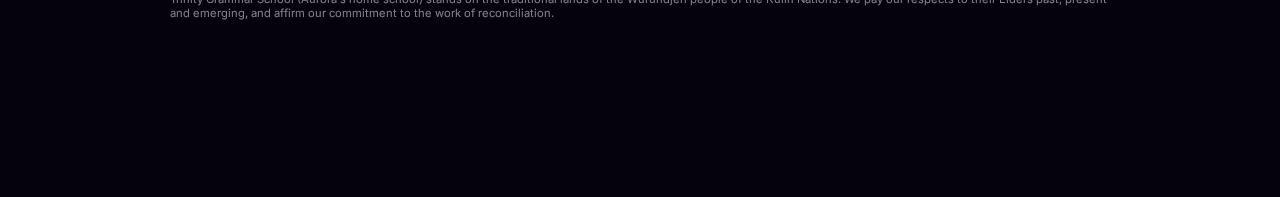
==== commit a54368c3: "⏮️🗂️ Updated with Glitch" ====
--- a/index.html
+++ b/index.html
@@ -5,7 +5,7 @@
     <meta http-equiv="X-UA-Compatible" content="IE=edge" />
     <meta name="viewport" content="width=device-width, initial-scale=1.0" />
     <title>Next Stop: Innovation | Aurora F1</title>
-    <meta name="theme-color" content="#ffc3de">
+    <meta name="theme-color" content="#ffc3de" />
     <link rel="preconnect" href="https://fonts.googleapis.com" />
     <link rel="preconnect" href="https://fonts.gstatic.com" crossorigin />
     <link
@@ -16,189 +16,224 @@
     <link rel="stylesheet" href="./style.css" />
     <script src="/script.js"></script>
     <script src="/scroll.js"></script>
+    <link
+      href="https://allfont.net/allfont.css?fonts=agency-fb"
+      rel="stylesheet"
+      type="text/css"
+    />
   </head>
   <body>
-    <header class="css-selector">
-      <h1 class="hero-punch aurora">Aurora</h1>
-      <h1 class="aurora sub">
-        <span class="sub">NEXT </span><span class="sub">STOP.</span>
-        <span class="sub">INNOVATION.</span>
-      </h1>
-      <br />
+    <nav>
       <h2 class="links">
         <a
           href="javascript:document.getElementById('about').scrollIntoView({ behavior: 'smooth', block: 'start' })"
           >ABOUT</a
         ><a
           href="javascript:document.getElementById('sponsor').scrollIntoView({ behavior: 'smooth', block: 'start' })"
-          >SPONSOR</a
+          >SPONSORS</a
         >
         <a
           href="javascript:document.querySelector('footer').scrollIntoView({ behavior: 'smooth', block: 'start' })"
           >CONTACT</a
         >
       </h2>
+    </nav>
+    <header id="top" class="css-selector">
+      <h1 class="hero-punch">Next Stop.</h1>
+      <h1 class="hero-punch italic aurora">Innovation</h1>
+      <br />
+      <p class="para">
+        Aurora is a
+        <a href="https://www.f1inschools.com" target="_blank">F1 in Schools</a>
+        team based in Kew, Victoria, and competed in the 2021 Victorian State
+        Finals. This year, we also aim to compete in the 2022 Victorian State
+        Finals, and move onto the National competition.
+      </p>
     </header>
-    <div class="orange-section" id="about">
+    <main>
+      <!--<div class="about-section" id="about">
       <center>
-        <h1 class="fat title">ABOUT US</h1>
-        <p class="para">
-          Aurora is a F1 in schools team based in Kew, Victoria, and competed in
-          the 2021 Victorian state finals. This year, we also aim to compete in
-          the 2022 Victorian State Finals, and move onto the National
-          competition.
-        </p>
+        <h1 class="sub title">About Us</h1>
+        
       </center>
-    </div>
-    <div class="purple-section">
+    </div>-->
       <center>
-        <div class="inner-pads">
-          <h1 class="fat title">F1 IN SCHOOLS</h1>
-          <p class="para">
-            Formula 1 in Schools is the largest STEM (Science, Technology,
-            Engineering and Math) program and competition in the world, with
-            over 17,000 schools across 51 nations competing having around 22,000
-            students competing in Australia alone. The aim of the program is to
-            develop the skills of up-and-coming engineers, as well as project
-            managers, through practical application and the importance of
-            fostering business management skills, and put those skills to the
-            final test as they race their products against other competitors
-            across the world.
-          </p>
-          <!--<h1 class="fat title">STATS</h1>-->
-        </div>
-        <div class="stats">
-          <div
-            style="background-color: #93eb98; color: #F3FFF4"
-            class="statcard"
-          >
-            <h1 class="fat shadow">50+ Countries</h1>
-          </div>
-          <div
-            style="background-color: #92DCE5; color: #2E7EB3;"
-            class="statcard"
-          >
-            <h1 class="fat shadow">17k Schools</h1>
-          </div>
-          <div
-            style="background-color: #ff6961; color: #FFE0DE;"
-            class="statcard"
-          >
-            <h1 class="fat shadow">22k Students</h1>
+        <div class="card-outer" id="about">
+          <div class="card-inner">
+            <div class="inner-pads">
+              <h1 class="sub title">F1 In Schools</h1>
+              <p class="para">
+                F1 in Schools is an international STEM (science, technology,
+                engineering, mathematics) competition for school children (aged
+                11–19), in which groups of 3–6 students have to design and
+                manufacture a miniature car out of the official F1 Model Block
+                using CAD/CAM design tools.
+              </p>
+              <a href="https://www.f1inschools.com/" target="_blank" style="color: white; font-size: inherit;">Read more →</a>
+            </div>
+            <div class="stats">
+              <div
+                style="margin: 5px 5px;"
+                class="statcard"
+              >
+                <h1 class="fat shadow">50+ Countries</h1>
+              </div>
+              <div
+                style="margin: 5px 5px;"
+                class="statcard"
+              >
+                <h1 class="fat shadow">17k Schools</h1>
+              </div>
+              <div
+                style="margin: 5px 5px;"
+                class="statcard"
+              >
+                <h1 class="fat shadow">22k Students</h1>
+              </div>
+            </div>
           </div>
         </div>
       </center>
-    </div>
-    <div class="minty-section">
-      <center><h1 class="fat title">MEET OUR TEAM!</h1></center>
-      <div class="cards">
-        <div class="card">
-          <img
-            draggable="false"
-            src="https://cdn.glitch.global/6ac2c59d-f706-4744-843e-8367390d9354/Andreas.webp"
-            alt="Andreas"
-          />
-          <h1>Andreas Wiggett</h1>
-          <p class="pfp-name">Team Manager</p>
-          <button class="fat" onclick="popup('andreas')">ABOUT</button>
+      <div class="org-section">
+        <center></center>
+      </div>
+      <div class="team-section">
+        <center><h1 class="sub title">Meet our Team!</h1></center>
+        <div class="cards">
+          <div class="card">
+            <img
+              draggable="false"
+              src="https://cdn.glitch.global/6ac2c59d-f706-4744-843e-8367390d9354/Andreas.webp"
+              alt="Andreas"
+            />
+            <h1 class="sub">Andreas Wiggett</h1>
+            <p class="pfp-name">Team Manager</p>
+            <button class="fat button" onclick="popup('andreas')">ABOUT</button>
+          </div>
+          <div class="card">
+            <img
+              draggable="false"
+              src="https://cdn.glitch.global/6ac2c59d-f706-4744-843e-8367390d9354/Peter.webp"
+              alt="Peter"
+            />
+            <h1 class="sub">Peter Cai</h1>
+            <p class="pfp-name">Digital Manager</p>
+            <button class="fat button" onclick="popup('peter')">ABOUT</button>
+          </div>
+          <div class="card">
+            <img
+              draggable="false"
+              src="https://cdn.glitch.global/6ac2c59d-f706-4744-843e-8367390d9354/Jay.webp"
+              alt="Jay"
+            />
+            <h1 class="sub">Jay Zhao</h1>
+            <p class="pfp-name">Engineering Manager</p>
+            <button class="fat button" onclick="popup('jay')">ABOUT</button>
+          </div>
+          <div class="card">
+            <img
+              draggable="false"
+              src="https://cdn.glitch.global/6ac2c59d-f706-4744-843e-8367390d9354/Connor.webp"
+              alt="Connor"
+            />
+            <h1 class="sub">Connor Strobl</h1>
+            <p class="pfp-name">Engineering Manager</p>
+            <button class="fat button" onclick="popup('connor')">ABOUT</button>
+          </div>
+          <div class="card">
+            <img
+              draggable="false"
+              src="https://cdn.glitch.global/6ac2c59d-f706-4744-843e-8367390d9354/Jimmy.webp"
+              alt="James"
+            />
+            <h1 class="sub">James Tsui</h1>
+            <p class="pfp-name">Digital Manager</p>
+            <button class="fat button" onclick="popup('james')">ABOUT</button>
+          </div>
         </div>
-        <div class="card">
-          <img
-            draggable="false"
-            src="https://cdn.glitch.global/6ac2c59d-f706-4744-843e-8367390d9354/Peter.webp"
-            alt="Peter"
-          />
-          <h1>Peter Cai</h1>
-          <p class="pfp-name">Digital Manager</p>
-          <button class="fat" onclick="popup('peter')">ABOUT</button>
-        </div>
-        <div class="card">
-          <img
-            draggable="false"
-            src="https://cdn.glitch.global/6ac2c59d-f706-4744-843e-8367390d9354/Jay.webp"
-            alt="Jay"
-          />
-          <h1>Jay Zhao</h1>
-          <p class="pfp-name">Engineering Manager</p>
-          <button class="fat" onclick="popup('jay')">ABOUT</button>
-        </div>
-        <div class="card">
-          <img
-            draggable="false"
-            src="https://cdn.glitch.global/6ac2c59d-f706-4744-843e-8367390d9354/Connor.webp"
-            alt="Connor"
-          />
-          <h1>Connor Strobl</h1>
-          <p class="pfp-name">Engineering Manager</p>
-          <button class="fat" onclick="popup('connor')">ABOUT</button>
-        </div>
-        <div class="card">
-          <img
-            draggable="false"
-            src="https://cdn.glitch.global/6ac2c59d-f706-4744-843e-8367390d9354/Jimmy.webp"
-            alt="James"
-          />
-          <h1>James Tsui</h1>
-          <p class="pfp-name">Digital Manager</p>
-          <button class="fat" onclick="popup('james')">ABOUT</button>
-        </div>
-      </div>
-    </div>
-    <div class="blue-section" id="sponsor">
-      <center>
-        <h1 class="fat title">SPONSORS</h1>
-        <p class="para">
-          Currently, our two sponsors are the Australian Government's Deparment
-          of Defence and Trinity Grammar School, Kew. We would like to expand on
-          our sponsors and give companies a chance to be a part of our journey.
-          If you would like to inquire any further, please email us at: <br /><a
-            href="mailto:contact@teamauroraaus.com"
-            >contact@teamauroraaus.com</a
-          >.
-        </p>
-        <a href="https://www.trinity.vic.edu.au" target="_blank">
-          <img
-            draggable="false"
-            src="https://cdn.glitch.global/6ac2c59d-f706-4744-843e-8367390d9354/tgslogo.png?v=1648982137104"
-            width="300px"
-          />
-        </a>
-        <a href="https://www.defence.gov.au" target="_blank">
-          <img
-            draggable="false"
-            src="https://cdn.glitch.global/6ac2c59d-f706-4744-843e-8367390d9354/deoifjw.webp?v=1648982312966"
-            width="300px"
-          />
-        </a>
-      </center>
-    </div>
-    <footer>
-      <ul>
-        <li><a href="mailto:contact@teamauroraaus.com">Email</a></li>
-        <li><a href="tel:0421-862-435">Phone</a></li>
-        <li>
-          <a href="https://instagram.com/teamauroraaus" target="_blank"
-            >Instagram</a
-          >
-        </li>
-        <li>
-          <a href="https://twitter.com/TeamAuroraAus" target="_blank"
-            >Twitter</a
-          >
-        </li>
-        <li>
-          <a href="https://www.tiktok.com/@teamauroraaus" target="_blank"
-            >TikTok</a
-          >
-        </li>
-        <br />
-        <li>Website designed by <a href="https://rmxgrp.dev" target="_blank">RmxGrp</a>.</li>
-      </ul>
-    </footer>
-    <div id="background" style="display: none;" onclick="closePopup()"></div>
-    <div id="popup" style="display: none;">
-      <a id="close" href="javascript:closePopup()">✖</a>
-      <div class="cont"></div>
-    </div>
+      </div>
+      <div class="sponsors-section" id="sponsor">
+        <center>
+          <h1 class="sub title">Sponsors</h1>
+          <p class="para">
+            Currently, our two sponsors are the Australian Government's
+            Deparment of Defence and Trinity Grammar School, Kew. We would like
+            to expand on our sponsors and give companies a chance to be a part
+            of our journey. If you would like to inquire any further, please
+            email us at: <br /><a href="mailto:contact@teamauroraaus.com"
+              >contact@teamauroraaus.com</a
+            >.
+          </p>
+          <a href="https://www.trinity.vic.edu.au" target="_blank">
+            <img
+              draggable="false"
+              src="https://cdn.glitch.global/6ac2c59d-f706-4744-843e-8367390d9354/tgslogo.png?v=1648982137104"
+              width="300px"
+            />
+          </a>
+          <a href="https://www.defence.gov.au" target="_blank">
+            <img
+              draggable="false"
+              src="https://cdn.glitch.global/6ac2c59d-f706-4744-843e-8367390d9354/deoifjw.webp?v=1648982312966"
+              width="300px"
+            />
+          </a>
+        </center>
+      </div>
+      </main>
+      <footer>
+        <ul>
+          <li>
+            ✉️
+            <a href="mailto:contact@teamauroraaus.com" class="link"
+              >contact@teamauroraaus.com</a
+            >
+          </li>
+          <li>📞 <a href="tel:0421-862-435" class="link">0421 862 435</a></li>
+          <br />
+          <li>
+            <a href="https://instagram.com/teamauroraaus" target="_blank">
+              <img
+                src="https://cdn.glitch.global/6ac2c59d-f706-4744-843e-8367390d9354/instagram.webp"
+              />
+            </a>
+            <a href="https://twitter.com/TeamAuroraAus" target="_blank">
+              <img
+                src="https://cdn.glitch.global/6ac2c59d-f706-4744-843e-8367390d9354/twitter.webp"
+              />
+            </a>
+            <a href="https://www.tiktok.com/@teamauroraaus" target="_blank">
+              <img
+                src="https://cdn.glitch.global/6ac2c59d-f706-4744-843e-8367390d9354/tiktok.webp"
+              />
+            </a>
+          </li>
+          <br />
+          <li>
+            Website designed by
+            <a href="https://rmxgrp.dev" target="_blank" class="link color"
+              >RmxGrp</a
+            >.
+          </li>
+          <br />
+          <br />
+          <br />
+          </ul>
+        <ul style="padding: 0px 10px;">
+          <li style="font-size: 0.7rem;opacity: 0.5;">The F1 IN SCHOOLS Logo, F1, FORMULA 1, FIA FORMULA ONE WORLD CHAMPIONSHIP, GRAND PRIX and related marks are trademarks of Formula One Licensing BV, a Formula One group company. All rights reserved.</li>
+       <li style="font-size: 0.7rem;opacity: 0.5;">Trinity Grammar School (Aurora's home school) stands on the traditional lands of the Wurundjeri people of the Kulin Nations.  We pay our respects to their Elders past, present and emerging, and affirm our commitment to the work of reconciliation.</li>
+     
+        </ul>
+      </footer>
+      <a
+        href="javascript:document.getElementById('top').scrollIntoView({ behavior: 'smooth', block: 'start' })"
+        ><button class="up">↑</button></a
+      >
+      <div id="background" style="display: none" onclick="closePopup()"></div>
+      <div id="popup" style="display: none">
+        <a id="close" href="javascript:closePopup()">✖</a>
+        <div class="cont"></div>
+      </div>
+    
   </body>
 </html>
--- a/font.css
+++ b/font.css
@@ -2,13 +2,30 @@
   font-family: "Replica";
   font-style: normal;
   font-weight: 100;
-  src: url("https://cdn.glitch.global/6ac2c59d-f706-4744-843e-8367390d9354/GreycliffCF-Bold.otf?v=1648768714551")
+  src: url("https://cdn.glitch.global/6ac2c59d-f706-4744-843e-8367390d9354/GreycliffCF-Bold.otf?v=1649231222072")
     format("woff");
 }
+
+@font-face {
+  font-family: "FB";
+  font-style: normal;
+  font-weight: 100;
+  src: url("https://cdn.glitch.global/6ac2c59d-f706-4744-843e-8367390d9354/AGENCYB.woff?v=1649141775964")
+    format("woff");
+}
+
+@font-face {
+  font-family: "Futura";
+  font-style: normal;
+  font-weight: 100;
+  src: url("https://cdn.glitch.global/6ac2c59d-f706-4744-843e-8367390d9354/futura.ttf?v=1648624771615")
+    format("woff");
+}
+
 @font-face {
   font-family: "Fat";
   font-style: normal;
   font-weight: 100;
   src: url("https://cdn.glitch.global/6ac2c59d-f706-4744-843e-8367390d9354/SharpGroteskBold25.woff2?v=1648768714769")
     format("woff");
-}+}
--- a/style.css
+++ b/style.css
@@ -1,3 +1,4 @@
+
 /* Main stuff */
 
 margin: 0 92*,
@@ -12,7 +13,7 @@
 }
 
 html {
-  background-color: #ffc3de;
+  background-color: #05010d;
 }
 
 body {
@@ -21,14 +22,22 @@
   height: 100%;
   overflow: none;
   font-family: "Inter", sans-serif;
+  background-color: #05010d;
+}
+
+main {
+  max-width: 1000px;
+  margin: 0 auto;
 }
 
 /* Header */
 
 header {
-  color: black;
-  background-color: #ffc3de;
-  background-attachment: fixed;
+  color: white;
+  background: linear-gradient(0deg, rgba(5, 1, 13, 1), rgba(117, 138, 28, 0)),
+    linear-gradient(0deg, rgba(5, 1, 13, 1), rgba(0, 255, 255, 0)),
+    linear-gradient(0deg, rgba(5, 1, 13, 0.61), rgba(0, 0, 255, 0)),
+    url(https://cdn.glitch.global/6ac2c59d-f706-4744-843e-8367390d9354/0001-0660.gif?v=1649285128040);
   background-position: center;
   background-repeat: no-repeat;
   background-size: cover;
@@ -40,72 +49,139 @@
   -webkit-box-align: center;
   -ms-flex-align: center;
   align-items: center;
-  padding: 15rem 0;
+  padding: 16rem 0rem 8rem 0rem;
   transition: 300ms;
 }
 
 header .aurora {
-  background-color: #ffc3de;
-  color: #3e5eea;
-  /*background-image: linear-gradient(315deg, #8934eb 0%, #3458eb 74%);
+  color: white;
+  background-image: linear-gradient(
+    45deg,
+    #f83a3a 30%,
+    #f13dd4 40%,
+    #7000ff 60%
+  );
   -webkit-background-clip: text;
   background-clip: text;
-  -webkit-text-fill-color: transparent;*/
-  font-family: "Fat", sans-serif;
-}
-
-header .links a,
-header .links a:visited,
-header .links a:active {
+  -webkit-text-fill-color: transparent;
+  font-family: "Inter", system-ui, sans-serif;
+  font-style: italic;
+}
+
+nav .links a,
+nav .links a:visited,
+nav .links a:active {
   margin: 0 0.625rem;
-  font-size: 1.25rem;
-  color: #3458eb;
+  font-size: 1rem;
+  color: white; /* #3458eb */
   font-weight: 200;
   -webkit-transition: 300ms;
   transition: 300ms;
   cursor: pointer;
   text-transform: uppercase;
-}
-
-header .links a:hover {
+  opacity: 1;
+}
+
+header a {
+  font-size: 1.5rem;
+  font-family: "Inter", sans-serif;
+  color: #ffffff;
+  position: relative;
+  -webkit-transition: 300ms;
+  transition: 300ms;
+}
+
+header a::before {
+  content: "";
+  position: absolute;
+  bottom: 0;
+  left: 0;
+  right: 0;
+  height: 3px;
+  background-image: linear-gradient(
+    45deg,
+    #f83a3a 20%,
+    #f13dd4 50%,
+    #7000ff 90%
+  );
+  transform-origin: bottom right;
+  transform: scaleX(0);
+  transition: transform 0.5s ease;
+}
+
+header a:hover::before {
+  transform-origin: bottom left;
+  transform: scaleX(1);
+}
+
+nav .links a:hover {
   font-weight: 1000;
-  color: #3458eb;
-  border-bottom: 3px solid #3458eb;
+  background-image: linear-gradient(
+    45deg,
+    #f83a3a 20%,
+    #f13dd4 50%,
+    #7000ff 90%
+  );
+  -webkit-background-clip: text;
+  background-clip: text;
+  -webkit-text-fill-color: transparent;
+  /*border-bottom: 3px solid white;  #3458eb */
+  opacity: 1;
 }
 
 @media screen and (max-width: 540px) {
   header .hero-punch {
-    font-size: 4rem;
-  }
-  header h1 {
-    font-size: 1.5rem;
+    font-size: 3rem;
+    line-height: 1.1;
+  }
+  .italic {
+    font-size: 4rem !important;
   }
   header .links a {
     font-size: 1rem;
   }
   header {
-    padding: 20rem 0;
+    padding: 16rem 0rem 5rem 0rem;
   }
   footer {
-    padding: 10rem 3rem;
+    padding: 10rem 2rem;
+  }
+  .para {
+    font-size: 1rem !important;
+  }
+  .para a {
+    font-size: 1rem !important;
   }
 }
 
 .hero-punch {
+  font-size: 4rem;
+  font-family: "Inter", system-ui, sans-serif !important;
+  font-weight: 700;
+  color: white;
+  /*text-transform: uppercase;*/
+}
+
+.italic {
   font-size: 6rem;
-  font-family: "Fat", sans-serif !important;
-  font-style: italic;
-  text-transform: uppercase;
 }
 
 /* Text classes */
 
 .sub {
-  font-family: "Replica", sans-serif !important;
+  font-family: "Inter", sans-serif !important;
 }
 
 .fat {
-  font-family: "Fat", sans-serif !important;
+  font-family: "Inter", sans-serif !important;
+}
+
+.fb {
+  font-family: "FB", sans-serif !important;
+}
+
+.ft {
+  font-family: "Futura", sans-serif !important;
 }
 
 .title {
@@ -135,54 +211,67 @@
   user-select: none;
 }
 
+.flex {
+  display: flex;
+}
+
 /* About us section */
 
-.orange-section {
-  background-color: #ffe6c4;
-  color: #ff6726 !important;
-  padding: 3rem 0.625rem;
-}
-
-/* Sponsors section */
-
-.blue-section {
-  background-color: #e6f8ff;
-  color: #475aff !important;
-  padding: 3rem 0.625rem;
-}
-
-/* F1 in schools section */
-
-.purple-section {
-  background-color: #8578ff;
-  color: white !important;
-  padding: 0;
-}
-
-/* Meet our team section */
-
-.minty-section {
-  background-color: #f1ffeb;
-  color: #40cd81 !important;
-  padding: 3rem 0.625rem;
-}
-
-.para {
+.about-section {
+  background-color: #05010d;
+  color: #ffffff !important;
+  padding: 3rem 0.625rem 1.5rem 0.625rem;
+}
+
+.about-section a {
   font-size: 1.5rem;
   font-family: "Replica", sans-serif;
-  max-width: 800px;
-  margin: 20px auto;
-  padding: 1.25rem;
-}
-
-.para a {
+  color: #cc0000;
+  position: relative;
+}
+
+.about-section a::before {
+  content: "";
+  position: absolute;
+  bottom: 0;
+  left: 0;
+  right: 0;
+  height: 3px;
+  background-color: #cc0000;
+  transform-origin: bottom right;
+  transform: scaleX(0);
+  transition: transform 0.5s ease;
+}
+
+.about-section a:hover::before {
+  transform-origin: bottom left;
+  transform: scaleX(1);
+}
+
+/* Sponsors section */
+
+.sponsors-section {
+  background-color: #05010d;
+  color: #ffffff !important;
+  padding: 3rem 0.625rem;
+}
+
+.sponsors-section img {
+  transition: 300ms;
+}
+
+.sponsors-section img:hover {
+  transform: scale(1.05, 1.05);
+}
+
+.sponsors-section p a {
   font-size: 1.5rem;
   font-family: "Replica", sans-serif;
   color: #3843a6;
   position: relative;
 }
 
-.para a::before {
+.sponsors-section p a::before {
   content: "";
   position: absolute;
   bottom: 0;
@@ -195,9 +284,25 @@
   transition: transform 0.5s ease;
 }
 
-.para a:hover::before {
+.sponsors-section p a:hover::before {
   transform-origin: bottom left;
   transform: scaleX(1);
+}
+
+/* F1 in schools section */
+
+.org-section {
+  background-color: #05010d;
+  color: #ffffff !important;
+  padding: 0;
+}
+
+/* Meet our team section */
+
+.team-section {
+  background-color: #05010d;
+  color: #ffffff !important;
+  padding: 3rem 0.625rem;
 }
 
 .pfp-name {
@@ -206,7 +311,7 @@
   margin-bottom: 20px;
 }
 
-button {
+.button {
   border: none;
   outline: 0;
   display: inline-block;
@@ -225,10 +330,16 @@
   font-size: 22px;
 }
 
-button:hover {
-  color: black;
-  background-color: #f1ffeb;
+.button:hover {
+  color: white;
+  background: linear-gradient(
+    45deg,
+    #f83a3a 10%,
+    #f13dd4 40%,
+    #7000ff 90%
+  );
   box-shadow: 0 4px 8px 0 rgb(0 0 0 / 20%);
+  transform: scale(1.02, 1.02);
 }
 
 .cards {
@@ -240,21 +351,59 @@
   margin: 12px 0;
 }
 
+.card-outer {
+  max-width: 800px;
+  margin: 0rem 1rem;
+  padding: 2px;
+  background: linear-gradient(
+    45deg,
+    #f83a3a 10%,
+    #f13dd4 40%,
+    #7000ff 90%
+  );
+  border-radius: 12px;
+  justify-content: center;
+  align-items: center;
+  text-align: center;
+}
+
+.card-inner {
+  color: white;
+    align-items: center;
+    background: rgba(0,0,0,.8);
+    border: 1px solid hsla(0,0%,100%,.1);
+    border-radius:   12px;
+}
+
 .card {
-  border-radius: 25px;
-  padding: 30px !important;
+  border-radius: 15px;
+  border: 2px solid #f13dd4;
   flex: 100%;
   text-align: left;
   align-items: left;
   justify-content: left;
   box-shadow: 0 4px 8px 0 rgba(0, 0, 0, 0.2);
+  overflow: hidden;
+  background: rgba(0,0,0,.8);
   max-width: 300px;
   margin: auto;
   text-align: center;
-  background-color: white;
-  color: black !important;
-  font-family: "Replica", sans-serif;
+  font-family: "Inter", sans-serif;
   margin-bottom: 30px;
+  transition: 300ms;
+  padding-bottom: 30px;
+}
+
+.card button {
+  width: 70%;
+}
+
+.card:hover {
+  filter: grayscale(0%);
+}
+
+.card:hover image {
+transform: scale(1.1, 1.1);
 }
 
 @media (min-width: 1300px) {
@@ -265,12 +414,29 @@
 
 .card img {
   width: 100%;
-  border-radius: 15px;
+}
+
+/* Paragraph class */
+
+.para {
+  font-size: 1.3rem;
+  font-family: "Inter", sans-serif;
+  max-width: 600px;
+  margin: 20px auto;
+  padding: 1.25rem;
+}
+
+.para a {
+  font-size: 1.3rem;
+  font-weight: 800;
+  font-family: "Inter", sans-serif;
+  opacity: 1;
 }
 
 /* Background behind popup*/
 #background {
-  background-color: white;
+  z-index: 75;
+  background-color: black;
   position: fixed;
   left: 0;
   right: 0;
@@ -278,7 +444,7 @@
   bottom: 0;
   width: 100%;
   height: 100%;
-  opacity: .7;
+  opacity: 0.7;
 }
 
 /* Popup */
@@ -289,10 +455,10 @@
   border-radius: 20px;
   background-color: white;
   position: fixed;
-  left: 30px;
-  right: 30px;
-  top: 30px;
-  bottom: 30px;
+  left: 150px;
+  right: 150px;
+  top: 50px;
+  bottom: 50px;
   padding: 30px;
   box-shadow: 6px 6px 30px 0px rgb(0 0 0 / 25%);
   -webkit-box-shadow: 6px 6px 30px 0px rgb(0 0 0 / 25%);
@@ -313,23 +479,34 @@
   border-radius: 100%;
 }
 
-@media (max-width: 500px) {
+@media (max-height: 600px) {
   .cont img {
     display: none;
   }
 }
 
+@media (max-width: 1100px) {
+  #popup {
+    left: 30px;
+    right: 30px;
+    top: 30px;
+    bottom: 30px;
+  }
+}
+
 #close {
+  font-size: 20px;
   text-align: center;
   position: absolute;
   top: 20px;
-  left: 20px;
+  left: 25px;
   color: black;
-  transition: 100ms;
+  transition: 300ms;
 }
 
 #close:hover {
   color: #ff5f57;
+  transform: scale(1.2, 1.2);
 }
 
 #popup .title {
@@ -351,12 +528,12 @@
 .statcard {
   padding: 45px 40px !important;
   flex: 100%;
-  /*border-radius: 18px;*/
-  color: black;
-  /*margin: 20px;
-  box-shadow: 0 4px 8px 0 rgba(0, 0, 0, 0.2);*/
-  text-align: center;
-  background-color: white;
+  color: white;
+    align-items: center;
+    padding: 10px 10px;
+    background: rgba(0,0,0,.8);
+    border: 1px solid hsla(0,0%,100%,.1);
+    border-radius:   12px;
 }
 @media (min-width: 700px) {
   .statcard {
@@ -379,8 +556,9 @@
 
 footer {
   padding: 10rem 10rem;
-  background-color: white;
+  color: white !important;
   transition: 100ms;
+  background-color: #05010d;
 }
 
 footer li {
@@ -388,26 +566,37 @@
   margin-bottom: 10px;
 }
 
-footer a {
-  color: #002680;
+footer img {
+  border-radius: 50%;
+  width: 40px;
+  transition: 300ms;
+}
+
+footer img:hover {
+  transform: scale(1.1, 1.1);
+  box-shadow: 0 4px 8px 0 rgb(0 0 0 / 20%);
+}
+
+footer .link {
+  color: #fff;
   text-decoration: none;
   position: relative;
 }
 
-footer a::before {
+footer .link::before {
   content: "";
   position: absolute;
   bottom: 0;
   left: 0;
   right: 0;
   height: 1.5px;
-  background-color: #002680;
+  background-color: #fff;
   transform-origin: bottom right;
   transform: scaleX(0);
   transition: transform 0.5s ease;
 }
 
-footer a:hover::before {
+footer .link:hover::before {
   transform-origin: bottom left;
   transform: scaleX(1);
 }
@@ -418,16 +607,27 @@
   }
 }
 
+/* Color change class */
+
+.color {
+  color: #0066ff !important;
+  animation: animate 12s linear infinite;
+}
+
+.color::before {
+  background-color: #0066ff !important;
+}
+
 /* Selection color */
 
 ::-moz-selection {
-  color: white;
-  background: #4b4fea;
+  /*color: white;
+  background: #4b4fea;*/
 }
 
 ::selection {
-  color: white;
-  background: #4b4fea;
+  /*color: white;
+  background: #4b4fea;*/
 }
 
 /* Scrollbar */
@@ -437,13 +637,98 @@
 }
 
 ::-webkit-scrollbar-track {
-  background-color: #d6d7ff;
+  background: linear-gradient(0deg, rgba(5, 1, 13, 1), rgba(117, 138, 28, 0)),
+    linear-gradient(0deg, rgba(5, 1, 13, 1), rgba(0, 255, 255, 0)),
+    linear-gradient(0deg, rgba(5, 1, 13, 0.61), rgba(0, 0, 255, 0));
 }
 
 ::-webkit-scrollbar-thumb {
-  background-color: #4b4fea;
+  background-image: linear-gradient(
+    45deg,
+    #f13dd4 40%,
+    #7000ff 60%
+  );
+  transition: 300ms;
 }
 
 ::-webkit-scrollbar-thumb:hover {
-  background: #464acf;
-}
+  background-image: linear-gradient(
+    45deg,
+    #f83a3a 10%,
+    #f13dd4 40%,
+    #7000ff 90%
+  );
+  transition: 300ms;
+}
+
+/* Something */
+
+.invises {
+  display: flex;
+  flex-wrap: wrap;
+}
+
+.invis {
+  /*padding: 20px;
+  margin: 10px;
+  border-radius: 3px;*/
+  flex: 100%;
+  transition: 1s;
+  text-align: center;
+  justify-content: center;
+  align-items: center;
+}
+
+@media (min-width: 600px) {
+  .invis {
+    flex: 30%;
+  }
+}
+
+@media (min-width: 1000px) {
+  .invis {
+    flex: 15%;
+  }
+}
+
+/* Color change animation */
+
+@keyframes animate {
+  from {
+    filter: hue-rotate(0deg);
+  }
+  to {
+    filter: hue-rotate(360deg);
+  }
+}
+
+/* Scroll to top */
+
+.up {
+  position: fixed;
+  bottom: 25px;
+  right: 25px;
+  cursor: pointer;
+  width: 60px;
+  height: 60px;
+  border: none;
+  font-size: 20px;
+  border-radius: 100%;
+  background-color: black;
+  color: white;
+  transition: 300ms;
+}
+
+.up:hover {
+  background-color: #001433;
+}
+
+nav {
+  -webkit-backdrop-filter: blur(20px);
+  backdrop-filter: blur(20px);
+  position: fixed;
+  z-index: 50;
+  width: 100%;
+  padding: 1.2rem 0rem;
+  text-align: center;
+}
